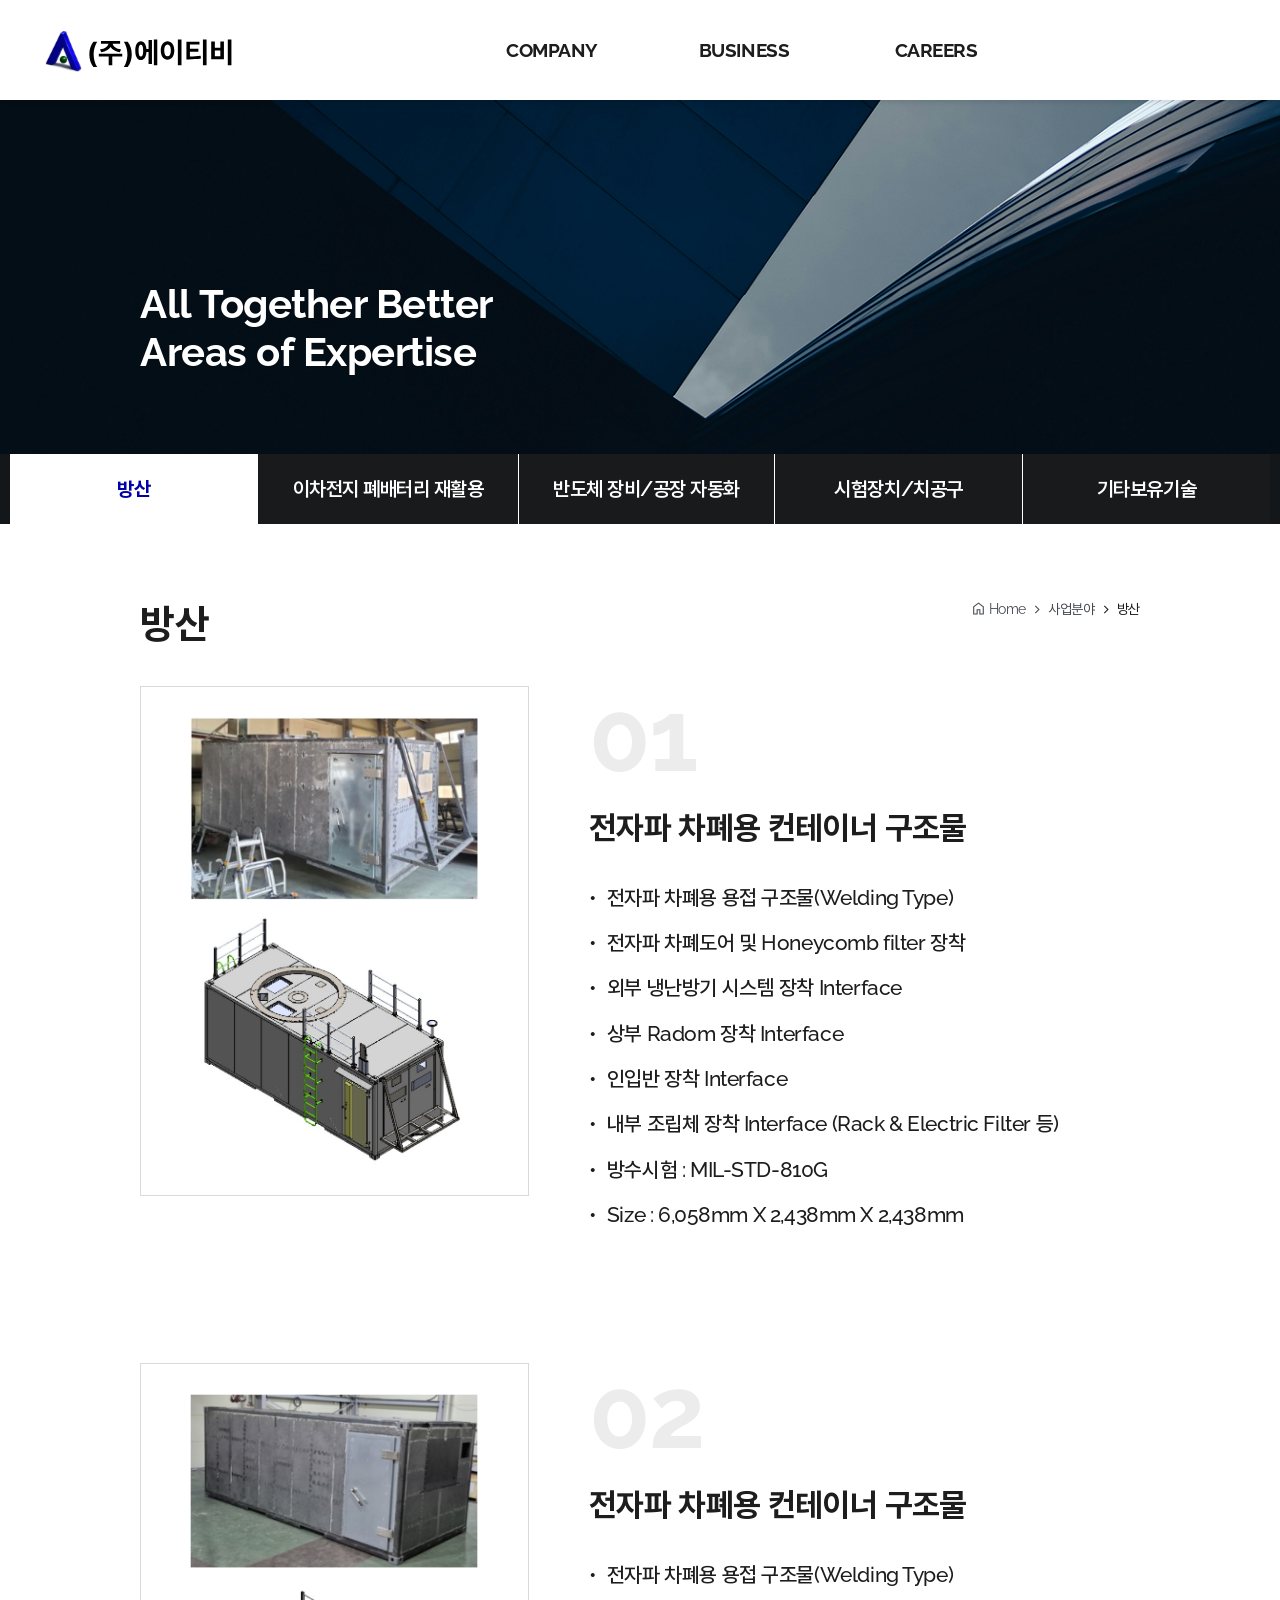
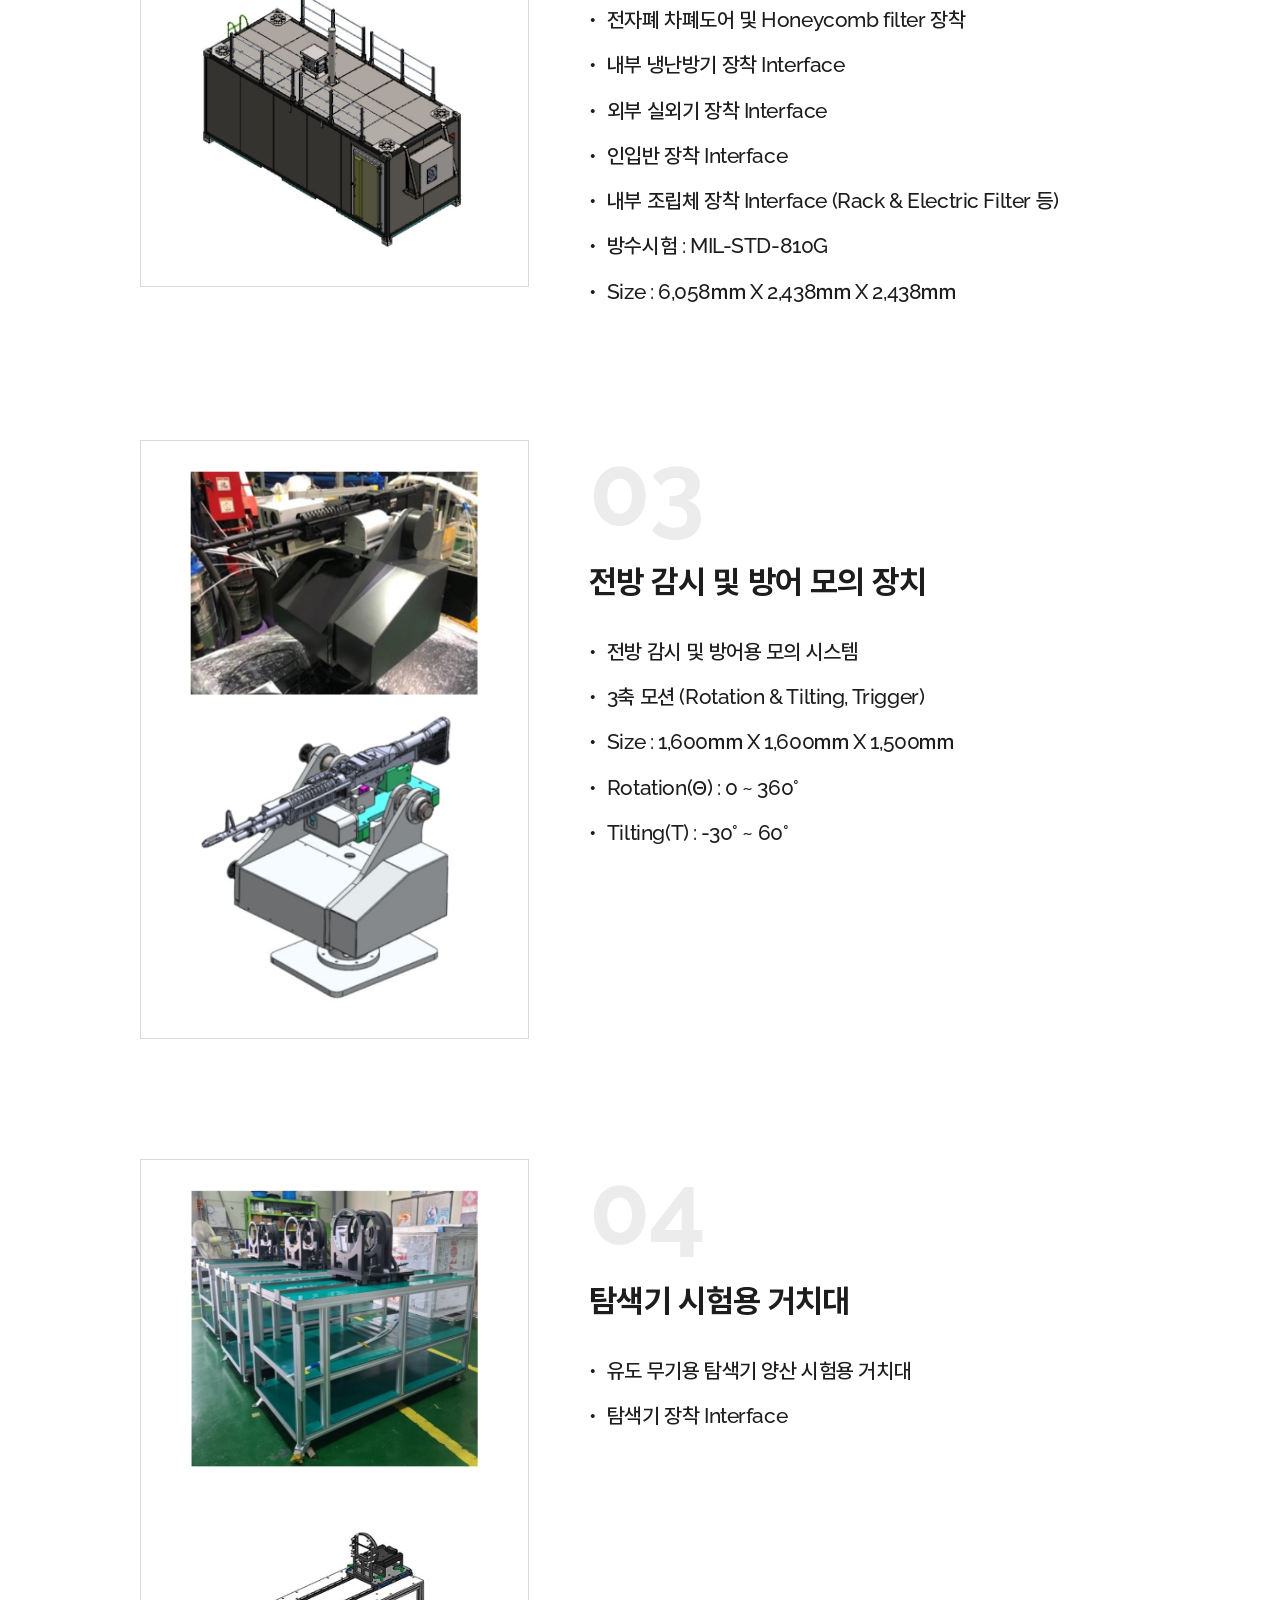
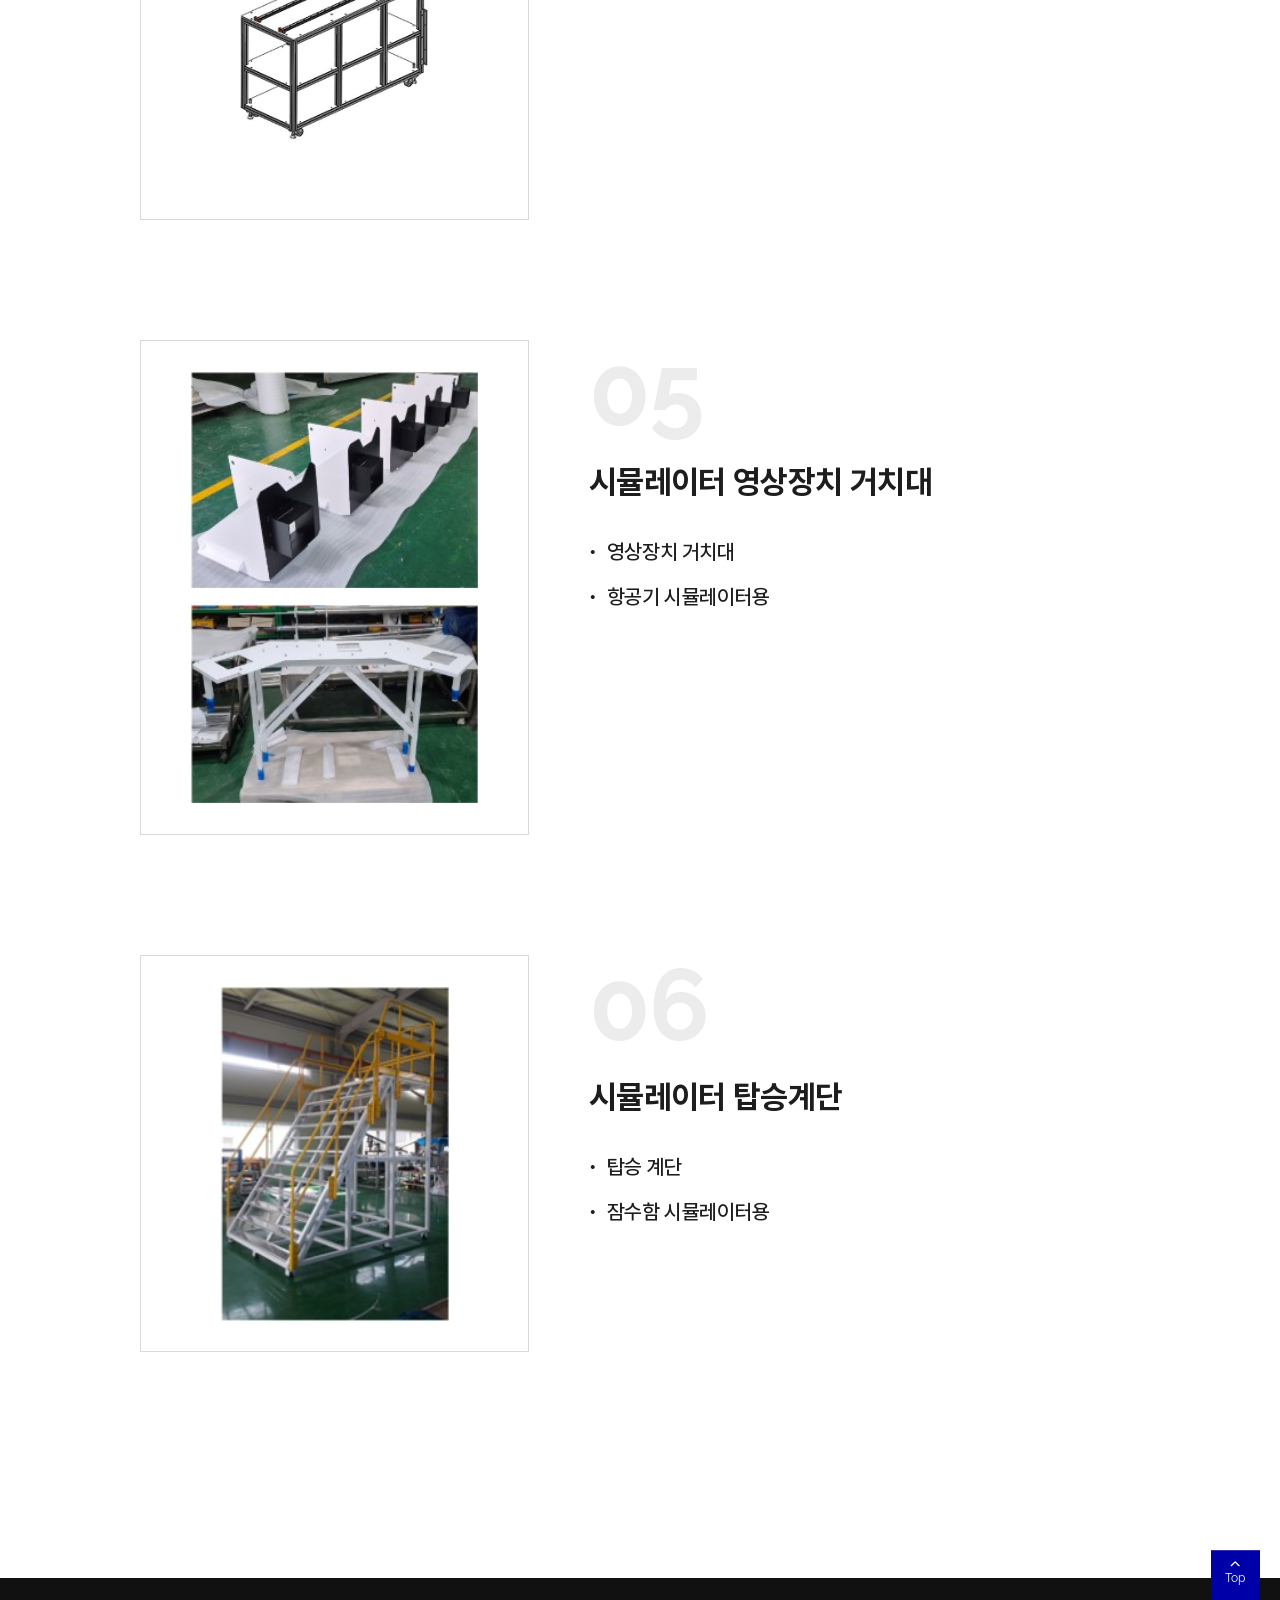
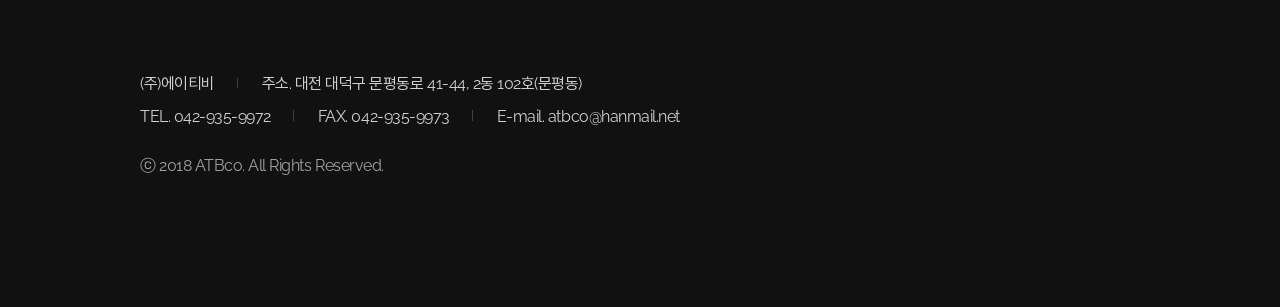
==== contents/biz01.html @ 9a8fc3db "인프라 삭제+사진 바꾸기+아이콘 넣기" ====
<!DOCTYPE html>
<html lang="ko">
<head>
    <meta charset="UTF-8">
    <meta name="viewport" content="width=device-width, initial-scale=1.0">

    <script src="../js/jquery-3.7.1.min.js"></script>
    <script src="../js/common.js"></script>
    <script src="../js/sub.js"></script>
    <script src="../js/contents.js"></script>
    <link rel="stylesheet" href="../css/sub.css">
    <link rel="shortcut icon" type="image/x-icon" href="../favicon.svg">
    <title>방산 > 사업분야 - 에이티비</title>
    <!-- 서브페이지의 타이틀에는 현재메뉴명 > 상위메뉴명 - 사이트명 -->
</head>
<body>
    <div class="skipnav">
        <a class="cnt" href="#skip_content">본문바로가기</a>
        <a class="menu" href="#skip_nav">주메뉴바로가기</a>
        <!-- 내부링크 href="#skip_nav" 라고 주면 id="skip_nav"로 되어있는 요소로 이동 (클릭했을때) -->
    </div>
    <div id="wrap">
        <header class="fixed">
            <h1 class="logo"><a href="../index.html">에이티비</a></h1>
            <nav class="gnb" id="skip_nav">
                <button class="gnb_open">메뉴열기</button>
                <div class="gnb_wrap">
                    <ul class="depth1">
                        <li>
                            <a href="info.html"><span>COMPANY</span></a>
                            <ul class="depth2">
                                <li><a href="info.html"><span>기업정보</span></a></li>
                                <li><a href="history.html"><span>회사연혁</span></a></li>
                                <li><a href="certif.html"><span>인증현황</span></a></li>
                                <li><a href="map.html"><span>오시는 길</span></a></li>
                            </ul>
                        </li>
                        <li>
                            <a href="biz01.html"><span>BUSINESS</span></a>
                            <ul class="depth2">
                                <li><a href="biz01.html"><span>방산</span></a></li>
                                <li><a href="biz02.html"><span>이차전지 폐배터리 재활용</span></a></li>
                                <li><a href="biz03.html"><span>반도체 장비/공장 자동화</span></a></li>
                                <li><a href="biz04.html"><span>시험장치/치공구</span></a></li>
                                <li><a href="biz05.html"><span>기타보유기술</span></a></li>
                            </ul>
                        </li>
                        <li>
                            <a href="careers.html"><span>CAREERS</span></a>
                            <ul class="depth2">
                                <li><a href="careers.html"><span>채용안내</span></a></li>
                                <li><a href="recruit.html"><span>채용공고</span></a></li>
                            </ul>
                        </li>
                    </ul>
                </div>
                <button class="gnb_close">메뉴닫기</button>
            </nav>
            <div class="global">
                <div class="list">
                    <p>etc</p>
                </div>
            </div><!--global-->
        </header>
        <main class="container">
            <div class="sub_visual bg3">
                <div class="sub_txt">
                    <div class="wrapper">
                        <strong>사업분야</strong>
                        <span>All Together Better<br>Areas of Expertise</span>
                    </div>
                </div><!--sub_txt-->
                <nav class="snb">
                            <ul class="depth2">
                                <li><a href="biz01.html"><span>방산</span></a></li>
                                <li><a href="biz02.html"><span>이차전지 폐배터리 재활용</span></a></li>
                                <li><a href="biz03.html"><span>반도체 장비/공장 자동화</span></a></li>
                                <li><a href="biz04.html"><span>시험장치/치공구</span></a></li>
                                <li><a href="biz05.html"><span>기타보유기술</span></a></li>
                            </ul>
                </nav>
            </div><!--sub_visual-->
            <div class="contents" id="skip_content"><!--skip 에서 본문 바로가기 클릭하면 이동-->
                <div class="page_tit">
                    <div class="wrapper">
                        <h1>방산</h1>
                        <nav class="breadcrumb">
                            <ol>
                                <li class="home"><a href="../index.html">Home</a></li>
                                <li><a href="info.html">사업분야</a></li>
                                <li class="curr"><a href="../index.html">방산</a></li>
                            </ol>
                        </nav>
                    </div><!--wrapper-->
                </div><!--sub_tit-->

                <!--각 페이지별 콘텐츠 시작, 절대 이름이 겹치면 안됨.  cnt_파일명 으로 함-->
                <div class="sub_contents cnt_biz01">
                    <div class="wrapper">
                        <!-- item -->
                        <div class="biz_item">
                            <div class="photo_wrap">
                                <ul>
                                    <li>
                                        <a href="../images/contents/defense011.jpg" target="_blank">
                                            <img src="../images/contents/defense011.jpg" alt="전자파 차폐 쉘터">
                                        </a>
                                    </li>
                                    <li>
                                        <a href="../images/contents/defense012.jpg" target="_blank">
                                            <img src="../images/contents/defense012.jpg" alt="전자파 차폐 쉘터">
                                        </a>
                                    </li>
                                </ul>
                            </div>
                            <div class="txt_wrap">
                                <span class="num">01</span>
                                <h2>전자파 차폐용 컨테이너 구조물</h2>
                                <ul>
                                    <li>전자파 차폐용 용접 구조물(Welding Type)</li>
                                    <li>전자파 차폐도어 및 Honeycomb filter 장착</li>
                                    <li>외부 냉난방기 시스템 장착 Interface</li>
                                    <li>상부 Radom 장착 Interface</li>
                                    <li>인입반 장착 Interface</li>
                                    <li>내부 조립체 장착 Interface (Rack & Electric Filter 등)</li>
                                    <li>방수시험 : MIL-STD-810G</li>
                                    <li>Size : 6,058mm X 2,438mm X 2,438mm</li>
                                </ul>
                            </div>
                        </div>
                        <div class="biz_item">
                            <div class="photo_wrap">
                                <ul>
                                    <li>
                                        <a href="../images/contents/defense021.jpg" target="_blank">
                                            <img src="../images/contents/defense021.jpg" alt="전자파 차폐 쉘터 이동통제소">
                                        </a>
                                    </li>
                                    <li>
                                        <a href="../images/contents/defense022.jpg" target="_blank">
                                            <img src="../images/contents/defense022.jpg" alt="전자파 차폐 쉘터 이동통제소">
                                        </a>
                                    </li>
                                </ul>
                            </div>

                            <div class="txt_wrap">
                                <span class="num">02</span>

                                <h2>전자파 차폐용 컨테이너 구조물</h2>

                                <ul>
                                    <li>전자파 차폐용 용접 구조물(Welding Type)</li>
                                    <li>전자폐 차폐도어 및 Honeycomb filter 장착</li>
                                    <li>내부 냉난방기 장착 Interface</li>
                                    <li>외부 실외기 장착 Interface</li>
                                    <li>인입반 장착 Interface</li>
                                    <li>내부 조립체 장착 Interface (Rack & Electric Filter 등)</li>
                                    <li>방수시험 : MIL-STD-810G</li>
                                    <li>Size : 6,058㎜ X 2,438㎜ X 2,438㎜</li>
                                </ul>

                            </div>

                        </div><!--biz_item-->
                        <div class="biz_item">
                            <div class="photo_wrap">
                                <ul>
                                    <li>
                                        <a href="../images/contents/defense031.jpg" target="_blank">
                                            <img src="../images/contents/defense031.jpg" alt="전방 감시 및 방어 모의 장치">
                                        </a>
                                    </li>

                                    <li>
                                        <a href="../images/contents/defense032.jpg" target="_blank">
                                            <img src="../images/contents/defense032.jpg" alt="전방 감시 및 방어 모의 장치">
                                        </a>
                                    </li>
                                </ul>
                            </div>

                            <div class="txt_wrap">
                                <span class="num">03</span>
                                <h2>전방 감시 및 방어 모의 장치</h2>
                                <ul>
                                    <li>전방 감시 및 방어용 모의 시스템</li>
                                    <li>3축 모션 (Rotation &amp; Tilting, Trigger)</li>
                                    <li>Size : 1,600㎜ X 1,600㎜ X 1,500㎜</li>
                                    <li>Rotation(Θ) : 0 ~ 360°</li>
                                    <li>Tilting(T) : -30° ~ 60°</li>
                                </ul>
                            </div>
                        </div>
                        <div class="biz_item">
                            <div class="photo_wrap">
                                <ul>
                                    <li>
                                        <a href="../images/contents/defense041.jpg" target="_blank">
                                            <img src="../images/contents/defense041.jpg" alt="탐색기 시험용 거치대">
                                        </a>
                                    </li>
                                    <li>
                                        <a href="../images/contents/defense042.jpg" target="_blank">
                                            <img src="../images/contents/defense042.jpg" alt="탐색기 시험용 거치대">
                                        </a>
                                    </li>
                                </ul>
                            </div>
                            <div class="txt_wrap">
                                <span class="num">04</span>
                                <h2>탐색기 시험용 거치대</h2>
                                <ul>
                                    <li>유도 무기용 탐색기 양산 시험용 거치대</li>
                                    <li>탐색기 장착 Interface</li>
                                </ul>
                            </div>
                        </div>
                        <div class="biz_item">
                            <div class="photo_wrap">
                                <ul>
                                    <li>
                                        <a href="../images/contents/defense061.jpg" target="_blank">
                                            <img src="../images/contents/defense061.jpg" alt="시뮬레이터 영상장치 거치대">
                                        </a>
                                    </li>
                                    <li>
                                        <a href="../images/contents/defense062.jpg" target="_blank">
                                            <img src="../images/contents/defense062.jpg" alt="시뮬레이터 영상장치 거치대">
                                        </a>
                                    </li>
                                </ul>
                            </div>
                            <div class="txt_wrap">
                                <span class="num">05</span>
                                <h2>시뮬레이터 영상장치 거치대</h2>
                                <ul>
                                    <li>영상장치 거치대</li>
                                    <li>항공기 시뮬레이터용</li>
                                </ul>
                            </div>
                        </div>
                        <div class="biz_item">
                            <div class="photo_wrap">
                                <ul>
                                    <li>
                                        <a href="../images/contents/defense051.jpg" target="_blank">
                                            <img src="../images/contents/defense051.jpg" alt="시뮬레이터 탑승계단">
                                        </a>
                                    </li>
                                </ul>
                            </div>
                            <div class="txt_wrap">
                                <span class="num">06</span>
                                <h2>시뮬레이터 탑승계단</h2>
                                <ul>
                                    <li>탑승 계단</li>
                                    <li>잠수함 시뮬레이터용</li>
                                </ul>
                            </div>
                        </div>
                    </div>
                </div>
                <!--각 페이지별 콘텐츠 종료-->
            </div>
        </main>
        <footer>
            <aside class="top"><button><span>Top</span></button></aside>
            <div class="wrapper">
                <div class="inner">
                    <div class="f_nav">
                        <div class="text">
                            <ul>
                                <li><p>(주)에이티비</p></li>
                                <li><p>주소. 대전 대덕구 문평동로 41-44, 2동 102호(문평동)</p></li>
                            </ul>
                        </div>
                        
                        <div class="number">
                            <ul>
                                <li><p>TEL. 042-935-9972</p></li>
                                <li><p>FAX. 042-935-9973</p></li>
                                <li><p>E-mail. atbco@hanmail.net</p></li>
                            </ul>
                        </div>
                    </div><!--f_nav-->
                    <div class="copyright">ⓒ 2018 ATBco. All Rights Reserved.</div>
                </div><!--inner-->
            </div><!--wrapper-->
        </footer>
    </div>
</body>
</html>
---- css/sub.css ----
/*
 * sub.css
 * 서브 레이아웃 (공통사항, tab, sub_visual) 스타일
 * 다른 css import 
 */
 @import url(default.css);
 @import url(font.css);
 @import url(common.css);
 @import url(layout.css); 
 @import url(contents.css);


 /* 상단 메뉴가 미리 선택되어있는 스타일 */

header .gnb .gnb_wrap ul.depth1 > li.active > a {
    position: relative; /*after 정렬의 기준*/
}
header.menu_pc .gnb .gnb_wrap ul.depth1 > li.active > a {
    color: #0000A9;
}
header.fixed .gnb .gnb_wrap ul.depth1 > li.active > a {
    color: #0000A9;  
}
header .gnb .gnb_wrap ul.depth1 > li.active > a::after {
    content: "";
    position: absolute;/*a를 기준으로 정렬*/
    right: 0;
    bottom: -2px;
    height: 5px;
    width: 100%;
    background-color: #0000A9;
    z-index: 10;
}
header .gnb .gnb_wrap ul.depth1 > li.active > ul.depth2 > li.active > a {
    font-weight: 700;
    text-decoration: underline;
    color: #0000A9;
}
header .gnb .gnb_wrap ul.depth1 > li.active.over > ul.depth2 > li.active > a {
    color: #fff;
}

@media screen and (max-width:1000px){ 
    header .gnb .gnb_wrap ul.depth1 > li.active > a::after {
        height: 0;
        width: 0;
    }
    header .gnb .gnb_wrap ul.depth1 > li.active > a {
        background-color: #0000A9;
        color: #fff;
        font-weight: 700;
    }
    header.menu_mo.fixed .gnb .gnb_wrap ul.depth1 > li.active > a {
        background-color: #0000A9;
        color: #fff;
        font-weight: 700;
    }
    
} /* @media */

 
.sub_visual {
    position: relative; /* snb의 정렬의 기준*/
    height: 32.7647em; /*676px*/
    background: url(../images/sub/sub_visual_bg01.jpg) no-repeat center center / cover;
    color: #fff;
}
.sub_visual.bg1 {
    background-image: url(../images/sub/sub_visual_bg01.jpg);
}
.sub_visual.bg2 {
    background-image: url(../images/sub/sub_visual_bg02.jpg);
}
.sub_visual.bg3 {
    background-image: url(../images/sub/sub_visual_bg03.jpg);
}
.sub_visual.bg4 {
    background-image: url(../images/sub/sub_visual_bg04.jpg);
}
.sub_visual.bg5 {
    background-image: url(../images/sub/sub_visual_bg05.jpg);
}
.sub_visual.bg6 {
    background-image: url(../images/sub/sub_visual_bg06.jpg);
}
.sub_visual.bg7 {
    background-image: url(../images/sub/sub_visual_bg07.jpg);
}
.sub_visual .sub_txt strong {
    display: none;
}
.sub_visual .sub_txt span {
    display: block;
    font-size: 2.6471rem; /*45px*/
    font-weight: 700;
    line-height: 1.2;
    padding: 7em 0 0 0; /*348px- 45px 기준으로 환산*/
}
.sub_visual .snb {
    position: absolute; /*sub_visual을 기준으로 정렬*/
    left: 0;   /* 하위메뉴 bar를 전체 브라우저 너비에 꽉 차지 않게 디자인 했다면 - 0 대신에 calc(50% - 630px)을 준다.  630px은 1260px의 반*/
    bottom: 0;
    width: 100%;
    background-color: rgba(29,29,29,0.6);
    overflow-x: auto; /* 가로스크롤 허용 */
}
.sub_visual .snb ul {
    display: flex;
    margin: 0 auto;
    max-width: 1260px; 
    width: 100%;
}
.sub_visual .snb ul li {
    width: 50%;
    border-left: 1px solid #fff;
}
.sub_visual .snb ul li a {
    background-color: rgba(29,29,29,0.6);
    white-space: nowrap; /*한 줄 제한*/
    padding: 0 1.7143em;
}
.sub_visual .snb ul li:first-child {
    border-left: 0;
}

/******--------여기 확인하기-------------꼭!!!!!!*********/
.sub_visual .snb ul li a {
    display: block;
    font-weight: 600;
    font-size: 1.25em;
    color: #fff;
    text-align: center;
    line-height: 3.5294em; /*76px*/
    white-space: nowrap; /*무조건 한줄로 나오게 -줄바꿈 금지*/
    z-index: 100;
}
.sub_visual .snb ul li.active a, .sub_visual .snb ul li a:hover {
    font-weight: 700;
    color: #0000A9;
    background-color: #fff;
}
/******--------여기 확인하기-------------꼭!!!!!!*********/


@media screen and (max-width:1300px){ /*16px*/
    .sub_visual .sub_txt span {
        font-size: 2.5rem; /*40px*/
        padding: 7em 0 0 0; /*360px- 40px 기준으로 환산*/
    }
} /* @media */

@media screen and (max-width:1000px){ /*15px*/
    .sub_visual {
        height: 30.6667em; /*460px*/
    }
    .sub_visual .sub_txt span {
        font-size: 2.3333rem; /*35px*/
        padding: 7.4286em 0 0 0 ; /*348px- 35px 기준으로 환산*/
    }
    .sub_visual .snb {
        left: 0;   /* 하위메뉴 bar를 전체 브라우저 너비에 꽉 차지 않게 디자인 했다면 - 0 대신에 calc(50% - 630px)을 준다.  630px은 1260px의 반*/
        bottom: 0;
    }
    .sub_visual .snb ul li a {
        line-height: 3.5294em; /*76px*/
    }
} /* @media */

@media screen and (max-width:760px){ /*14px*/
    .sub_visual {
        height: 23.5294em; /*400px*/
    }
    .sub_visual .sub_txt span {
        font-size: 2rem; /*28px*/
        padding: 6.7857em 0 0 0 ; /* 190px- 28px 기준으로 환산*/
    }
} /* @media */

@media screen and (max-width:640px){  /*13px*/
    .sub_visual {
        height: 25.3846em; /*330px*/
    }
    .sub_visual .sub_txt span {
        font-size: 1.9231rem; /*25px*/
        padding: 7.2em 0 0 0 ; /*180px- 25px 기준으로 환산*/
    }
    .sub_visual .snb {
        overflow-x: auto;
        /* ul의 넓이가 snb보다 크면 - 메뉴가 한줄에 표시가 안될 것 같으면 가로 스크롤바 생성 */
    }
    
} /* @media */

.contents {
    margin: 4.7647em 0 14.1176em 0; /*200px 0 240px 0*/
}

.contents.simp {
    margin: 9.7647em 0 14.1176em 0; /*200px 0 240px 0*/
}
.page_tit {
    margin: 0 0 2.3529em 0; /*00 40px 0*/
}
.page_tit .wrapper{ 
    position: relative; /* breadcrumb의 정렬의 기준 */
}
.page_tit h1 {
    font-size: 2.6471rem; /*45px*/
    font-weight: 700;
    line-height: 1.2;
    margin-bottom: 0.7111em;
}
.page_tit nav.breadcrumb {
    position: absolute; /* wrapper를 기준으로 정렬 */
    right: 0;
    top: 0;
}
.page_tit nav.breadcrumb ol {
    display: flex;
    gap: 1.4118em;
}
.page_tit nav.breadcrumb ol li a {
    display: block;
    position: relative; /* before, after 정렬의 기준 */
    font-size: 0.8824em; /* 15px */
    color: #454A51;
}
.page_tit nav.breadcrumb ol li + li a::before { /* 앞에 li 태그가 있는 li만 선택, 즉 두번째 li부터 */
    content: "";
    position: absolute;
    left: -1.3333em;
    top: 0.0667em;
    width: 1.2em; /*18px*/
    height: 1.2em;
    background-image: url("data:image/svg+xml,%3Csvg width='18' height='18' viewBox='0 0 18 18' fill='none' xmlns='http://www.w3.org/2000/svg'%3E%3Cpath d='M9.70977 9.00008L6.25977 5.55008L7.05008 4.75977L11.2904 9.00008L7.05008 13.2404L6.25977 12.4501L9.70977 9.00008Z' fill='%23454A51'/%3E%3C/svg%3E%0A");
    background-position: center center;
    background-repeat: no-repeat;
    background-size: contain;
}
.page_tit nav.breadcrumb ol li.home a::after { /*집모양 아이콘*/
    content: "";
    position: absolute; /*a를 기준으로 정렬*/
    left: -1.3em; /*17px*/
    top: 0; 
    width: 1.2em;
    height: 1.2em;
    background-image: url("data:image/svg+xml,%3Csvg width='18' height='18' viewBox='0 0 18 18' fill='none' xmlns='http://www.w3.org/2000/svg'%3E%3Cpath d='M4.5 14.2508H7.00969V9.79408H10.9903V14.2508H13.5V7.50077L9 4.11133L4.5 7.50077V14.2508ZM3.375 15.3758V6.93827L9 2.70508L14.625 6.93827V15.3758H9.86531V10.9191H8.13469V15.3758H3.375Z' fill='%23454A51'/%3E%3C/svg%3E%0A");
    background-position: center center;
    background-repeat: no-repeat;
    background-size: contain;
}
.page_tit nav.breadcrumb ol li.curr a {
    color: #1d1d1d;
}
.page_tit nav.breadcrumb ol li.curr a::before {
    background-image: url("data:image/svg+xml,%3Csvg width='18' height='18' viewBox='0 0 18 18' fill='none' xmlns='http://www.w3.org/2000/svg'%3E%3Cpath d='M9.70977 9.00008L6.25977 5.55008L7.05008 4.75977L11.2904 9.00008L7.05008 13.2404L6.25977 12.4501L9.70977 9.00008Z' fill='%231d1d1d'/%3E%3C/svg%3E%0A");
}


@media screen and (max-width:1300px){ /*16px*/
    .page_tit h1 {
        font-size: 2.5rem; /*40px*/
        margin-bottom: 0.7111em;
    }
} /* @media */

@media screen and (max-width:1000px){ /*15px*/
    .page_tit h1 {
        font-size: 2.3333rem; /*35px*/
        margin-bottom: 0.7111em;
    }
} /* @media */

@media screen and (max-width:760px){ /*14px*/
    .page_tit h1 {
        font-size: 2rem; /*28px*/
        margin-bottom: 0.7111em;
    }
} /* @media */

@media screen and (max-width:640px){  /*13px*/
    .contents {
        margin: 7.6923em 0 9.2308em 0; /*100px 0 120px 0*/
    }
    .page_tit {
        margin: 0 0 1.4118em 0; /*0 0 24px 0*/
    }
    .page_tit h1 {
        font-size: 1.9231rem;  /*25px*/
        margin-bottom: 0.7111em;
    }
    .page_tit nav.breadcrumb ol {
        display: flex;
        gap: 1.4118em;
    }
    .page_tit nav.breadcrumb ol li a {
        font-size: 0.7692em; /*10px*/
    }
    .page_tit nav.breadcrumb ol li + li a::before { 
        left: -1.3333em;
        top: 0;
        width: 1.2em; /*12px*/
        height: 1.2em;
    }
    .page_tit nav.breadcrumb ol li.home a {
        color: transparent;
        white-space: nowrap;
    }
    .page_tit nav.breadcrumb ol li.home a::after { 
        left: 1.7em; /*?px*/
        top: 0; 
        width: 1.2em; /*12px*/
        height: 1.2em;
    }
} /* @media */
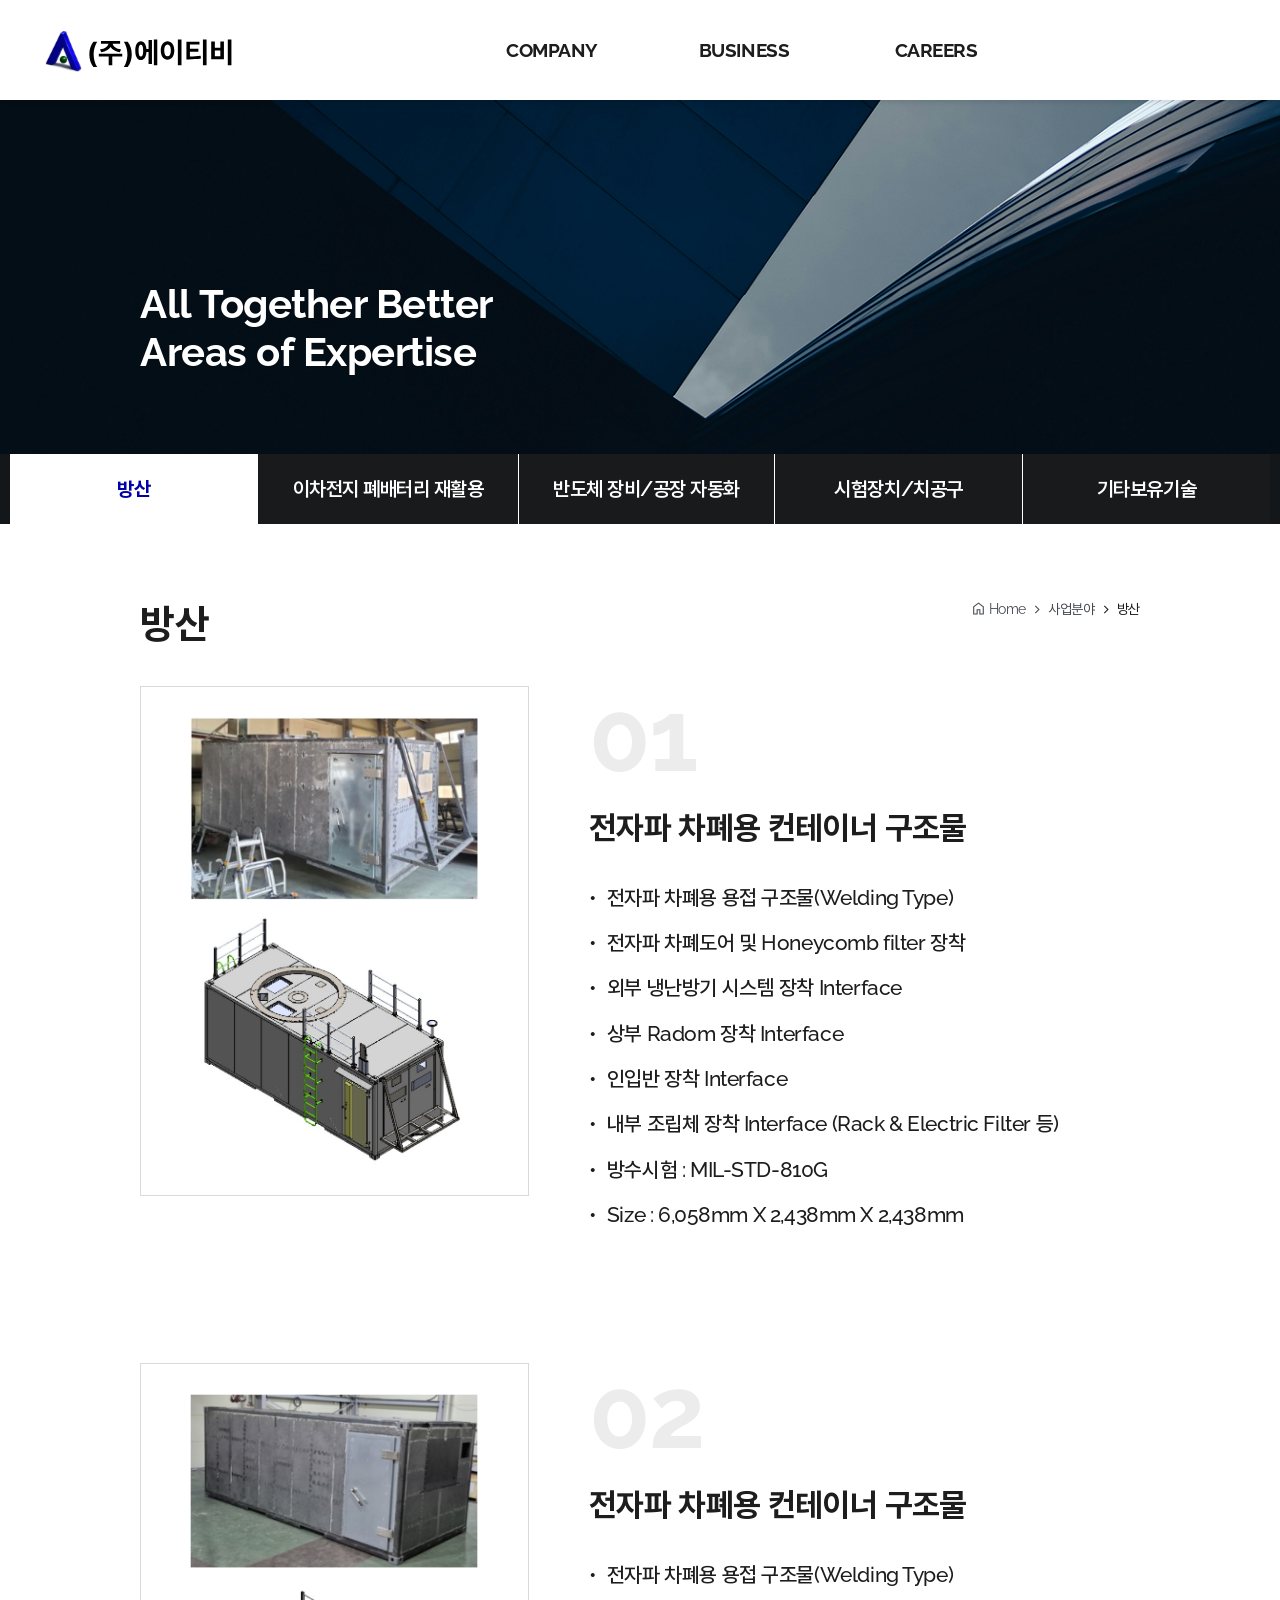
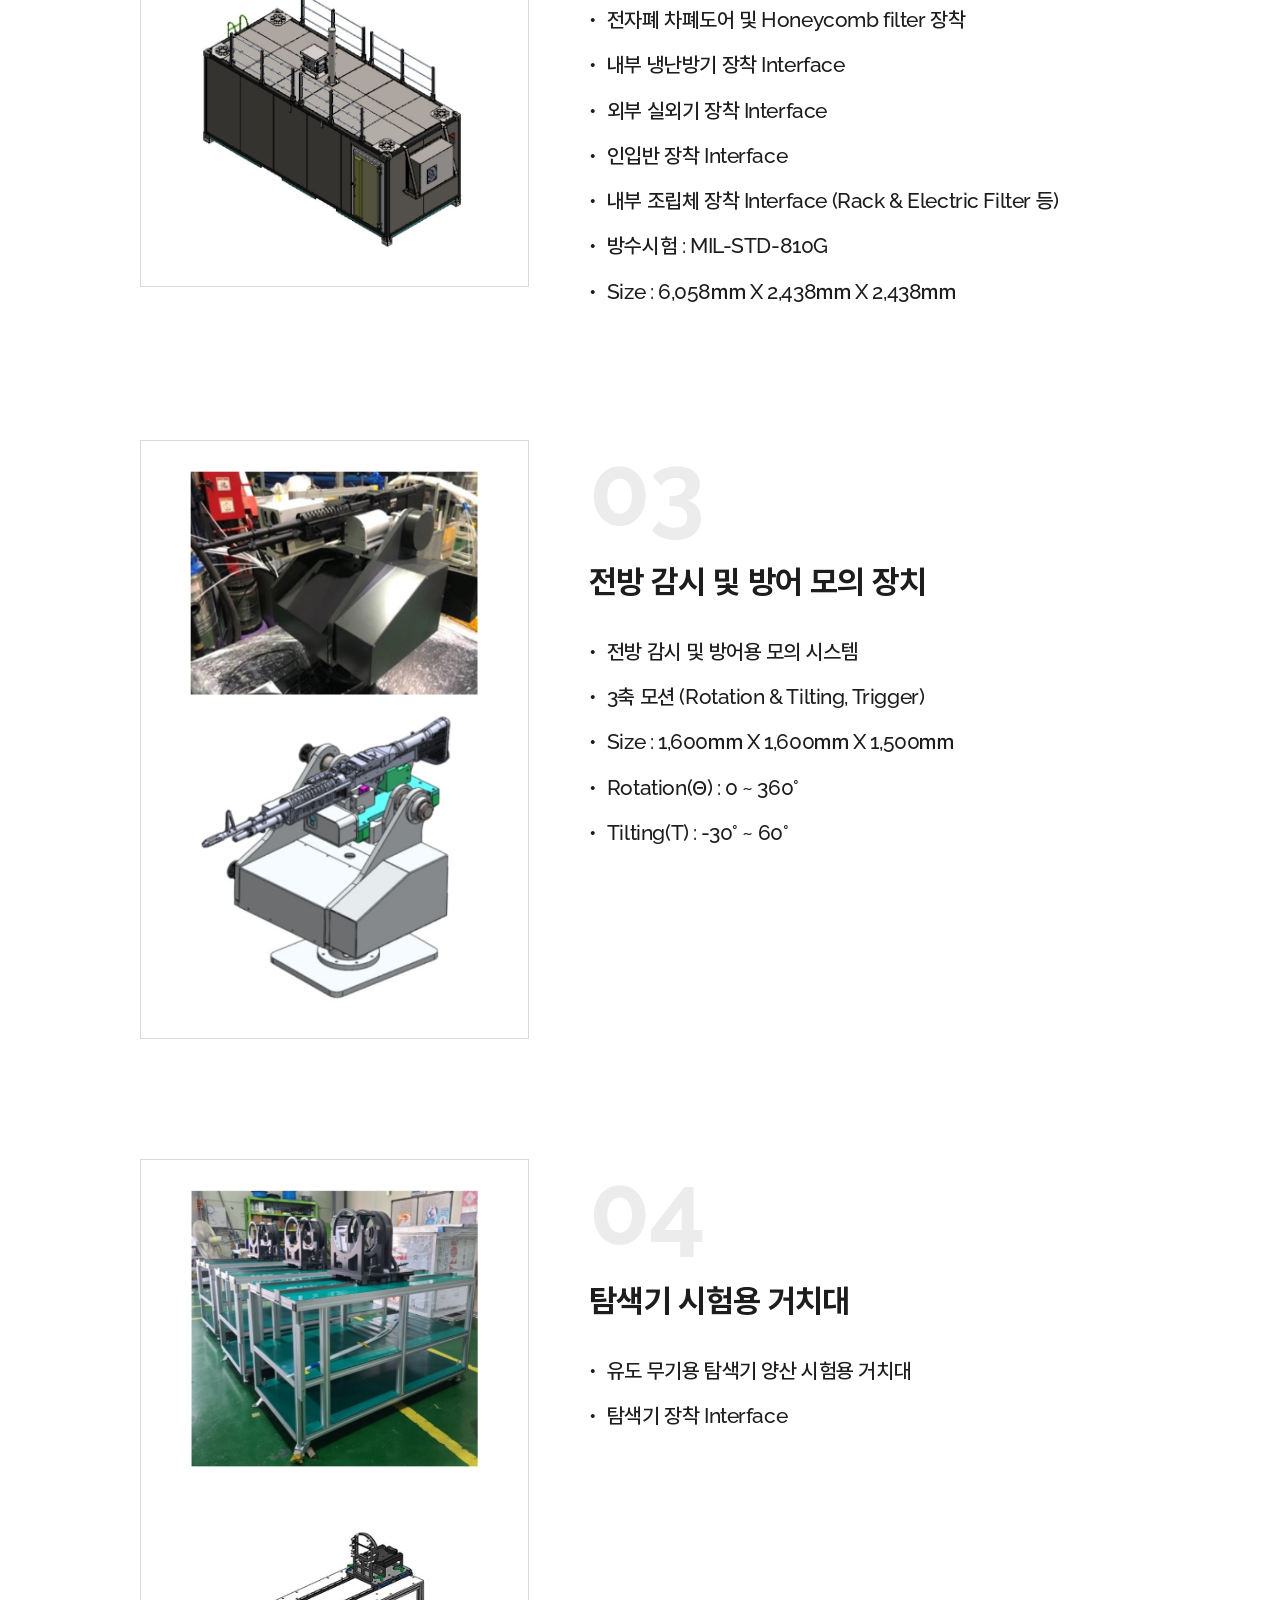
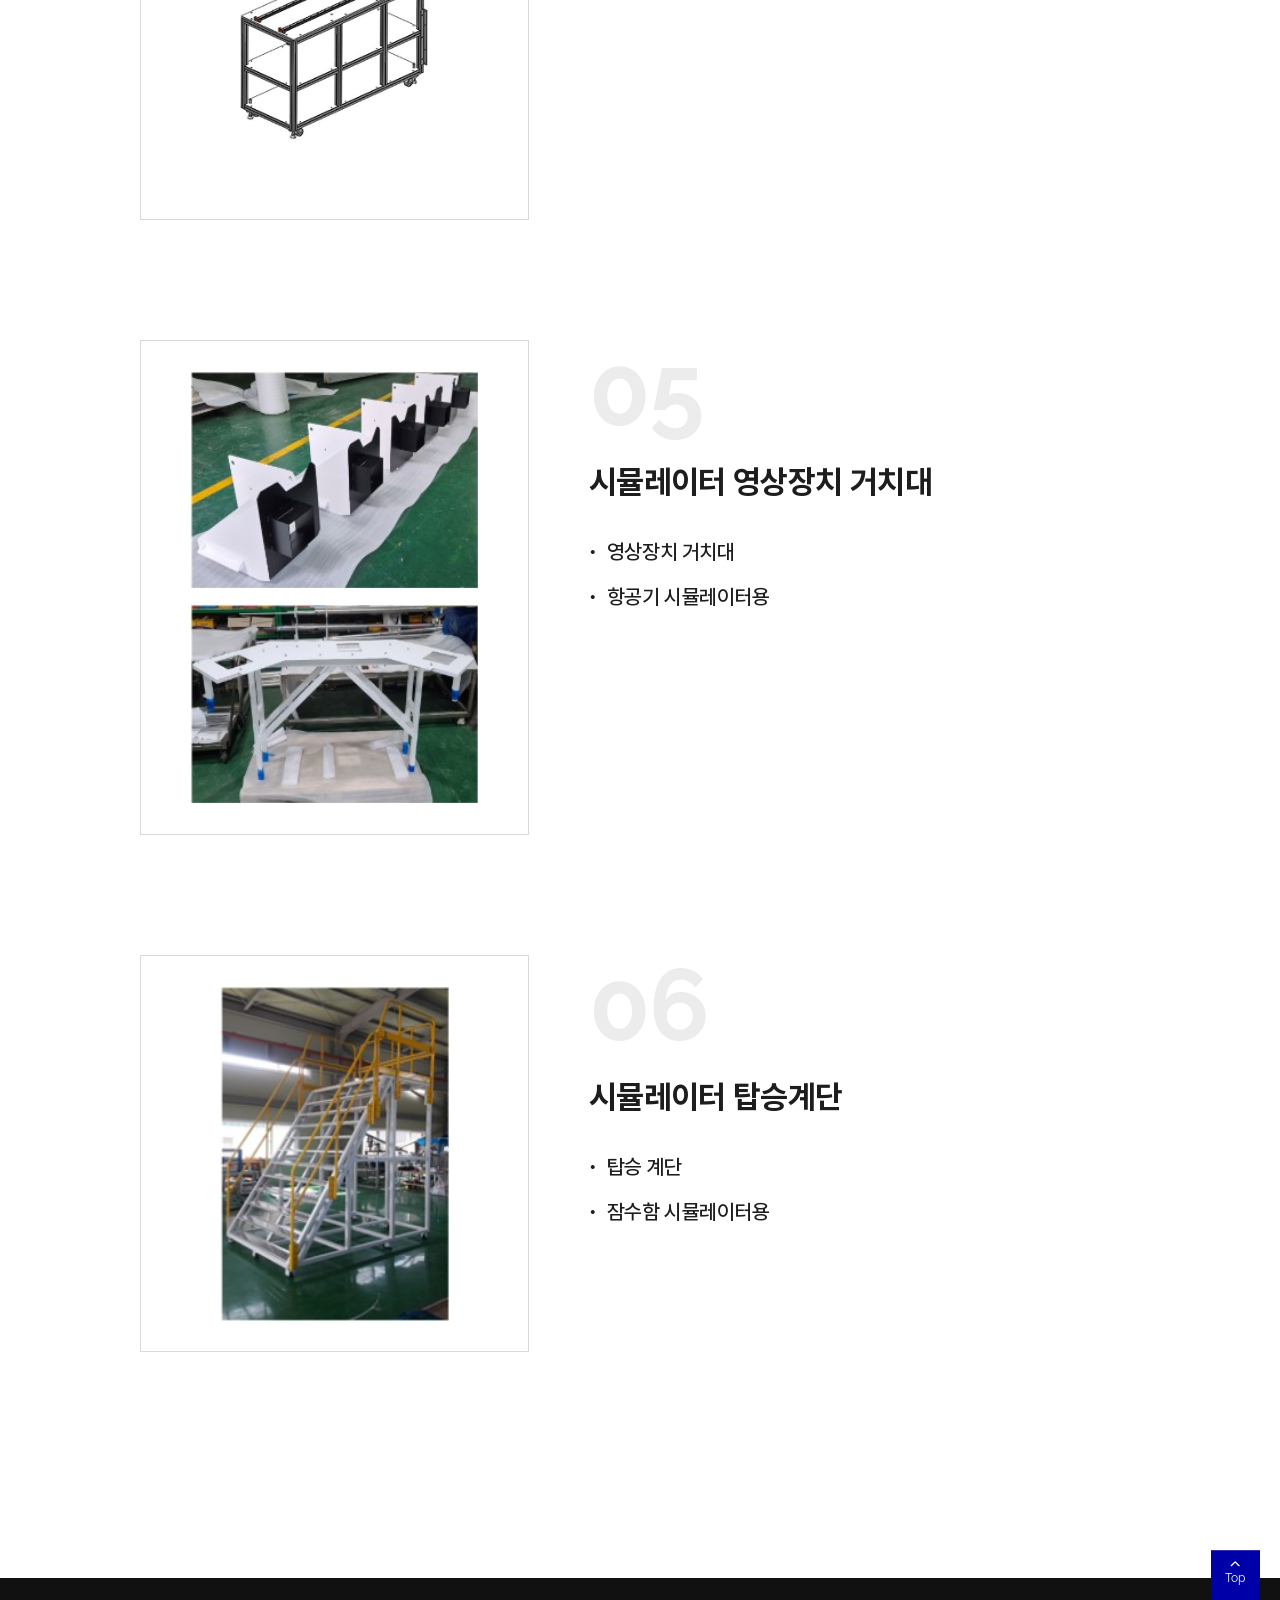
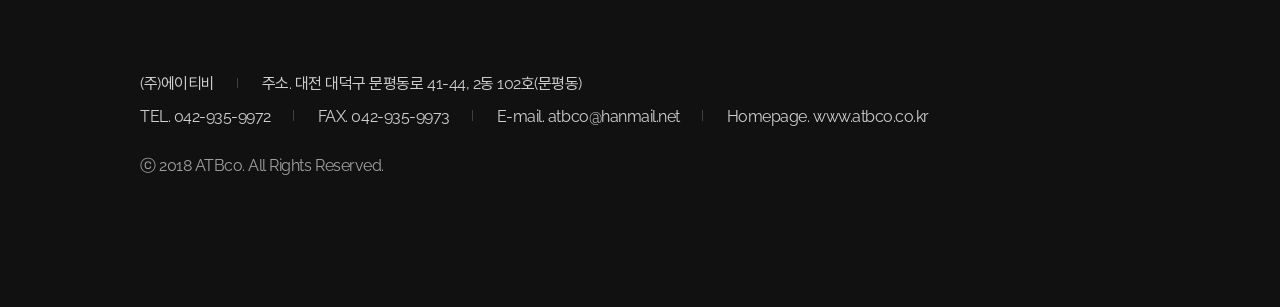
==== commit 8061616c: "푸터 폼헤이지 넣기 등 수정" ====
--- a/contents/biz01.html
+++ b/contents/biz01.html
@@ -31,7 +31,7 @@
                             <ul class="depth2">
                                 <li><a href="info.html"><span>기업정보</span></a></li>
                                 <li><a href="history.html"><span>회사연혁</span></a></li>
-                                <li><a href="certif.html"><span>인증현황</span></a></li>
+                                <li><a href="certif.html"><span>사업장현황</span></a></li>
                                 <li><a href="map.html"><span>오시는 길</span></a></li>
                             </ul>
                         </li>
@@ -281,6 +281,7 @@
                                 <li><p>TEL. 042-935-9972</p></li>
                                 <li><p>FAX. 042-935-9973</p></li>
                                 <li><p>E-mail. atbco@hanmail.net</p></li>
+                                <li><p>Homepage. www.atbco.co.kr</p></li>
                             </ul>
                         </div>
                     </div><!--f_nav-->
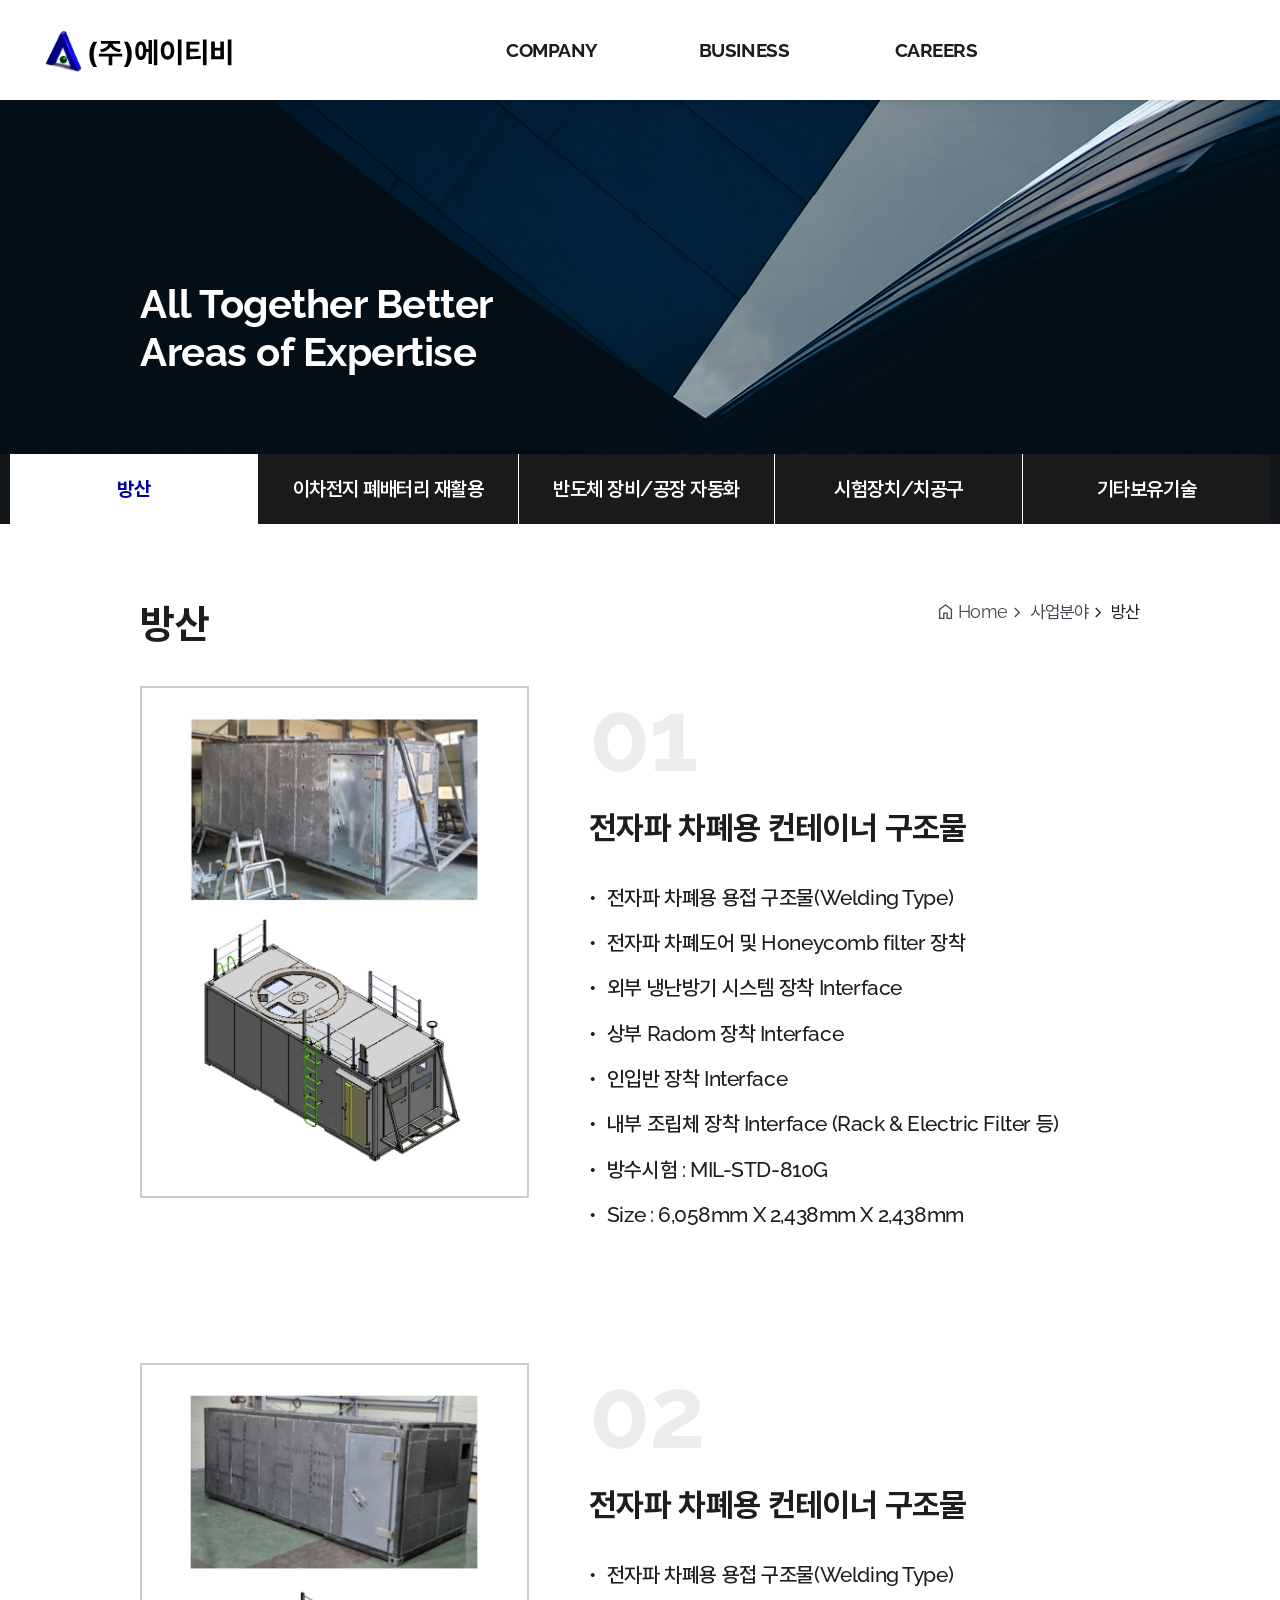
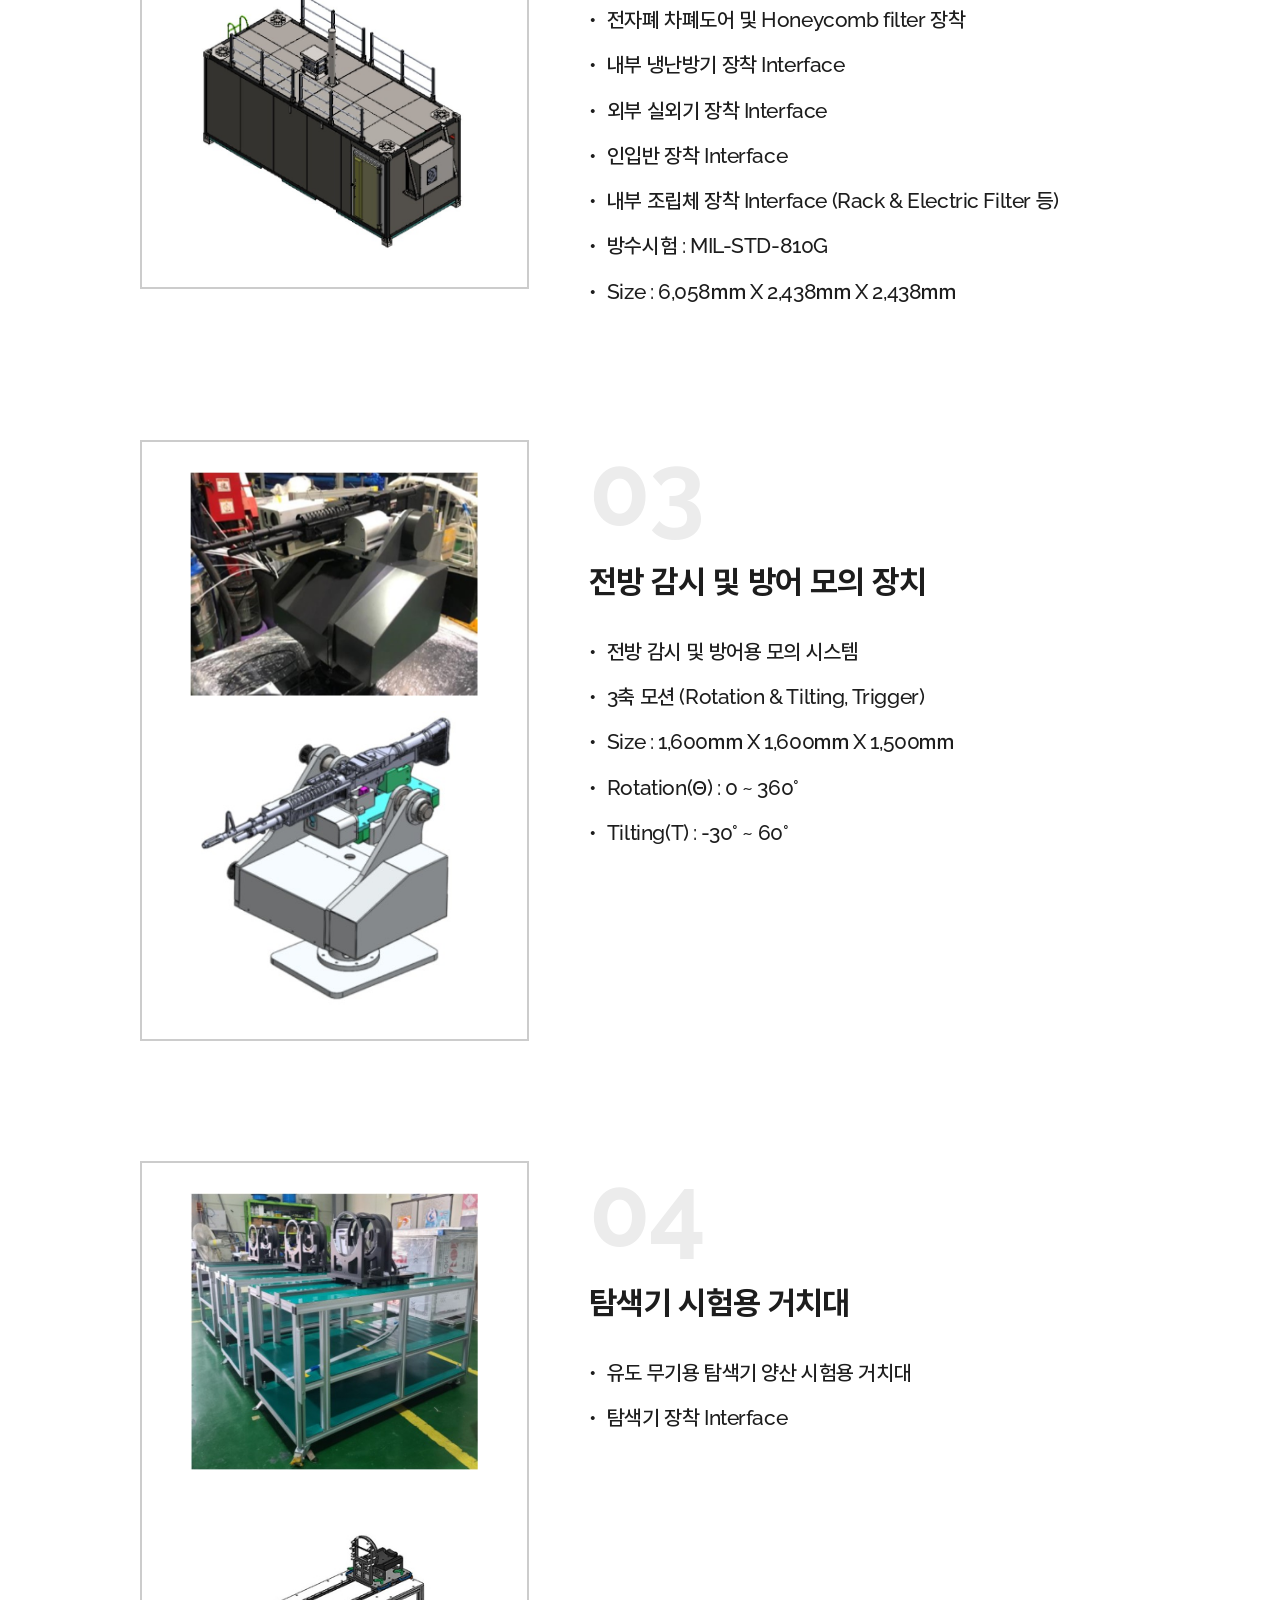
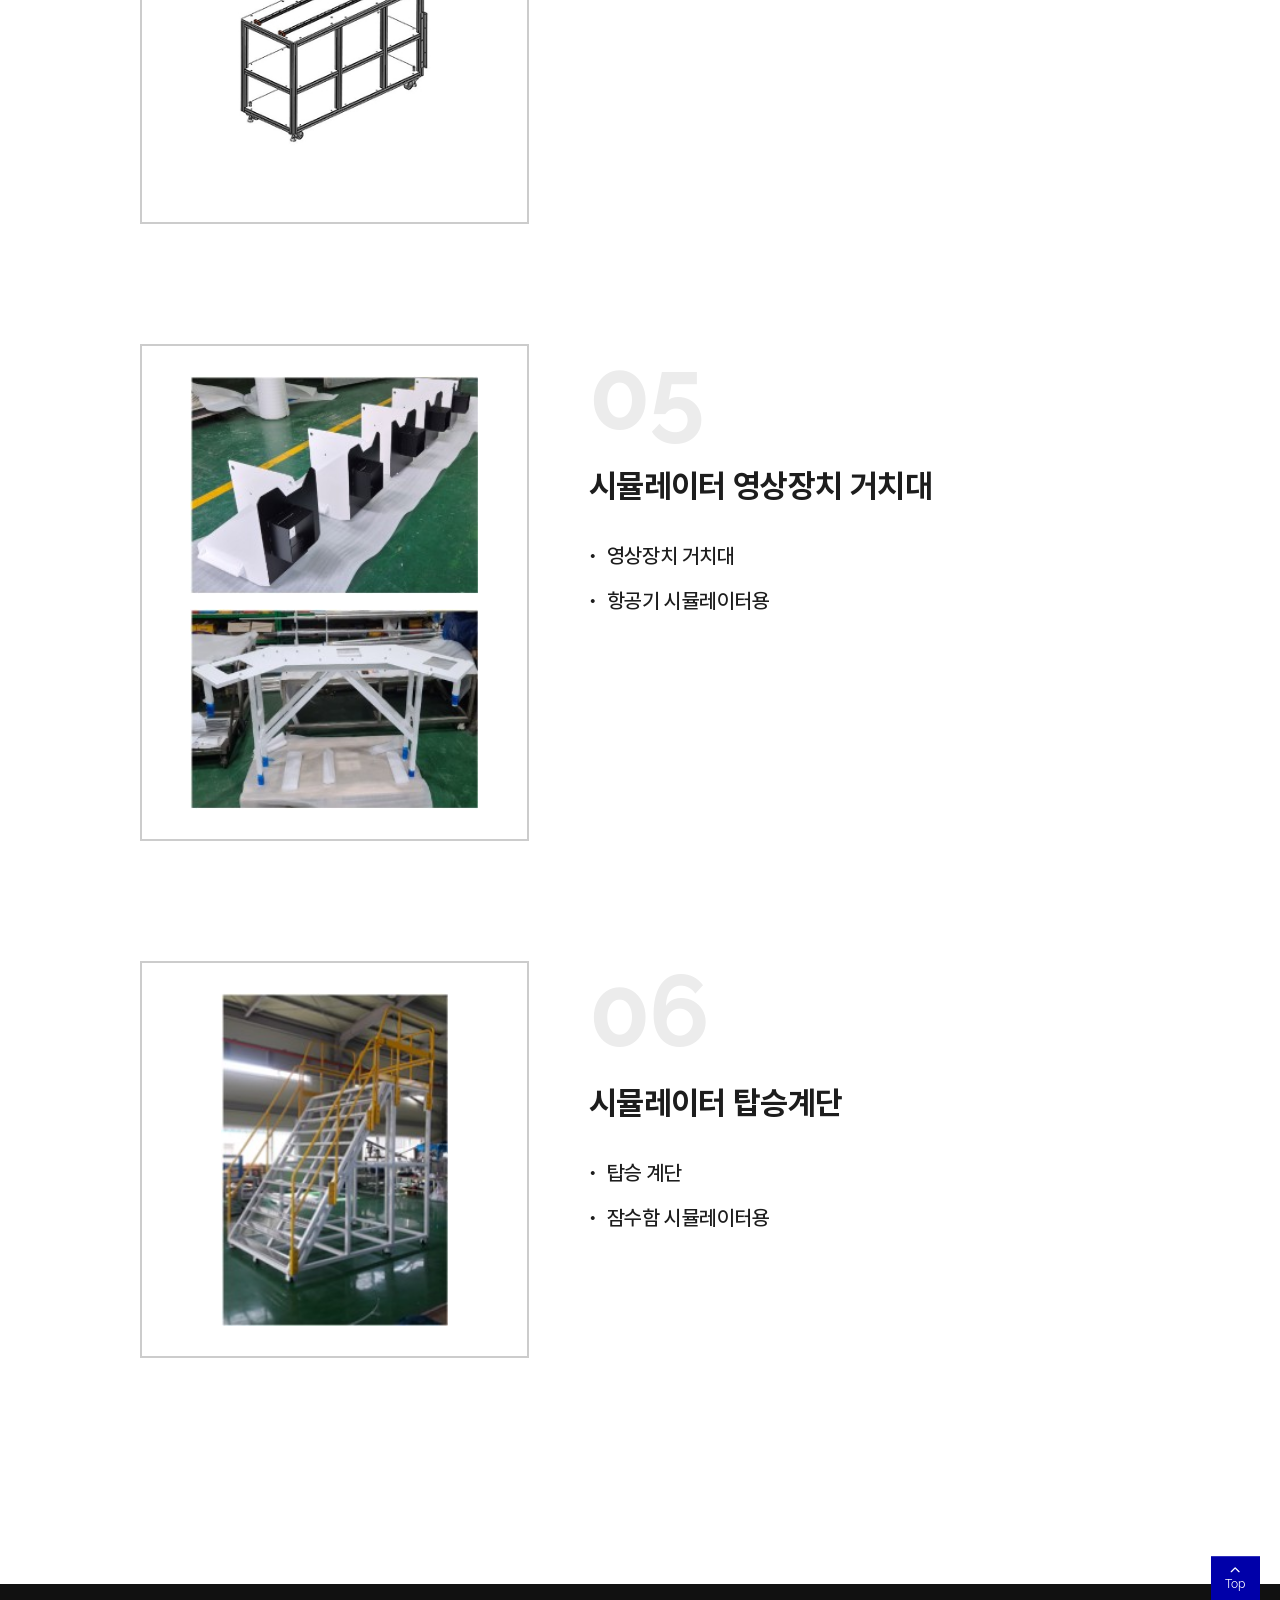
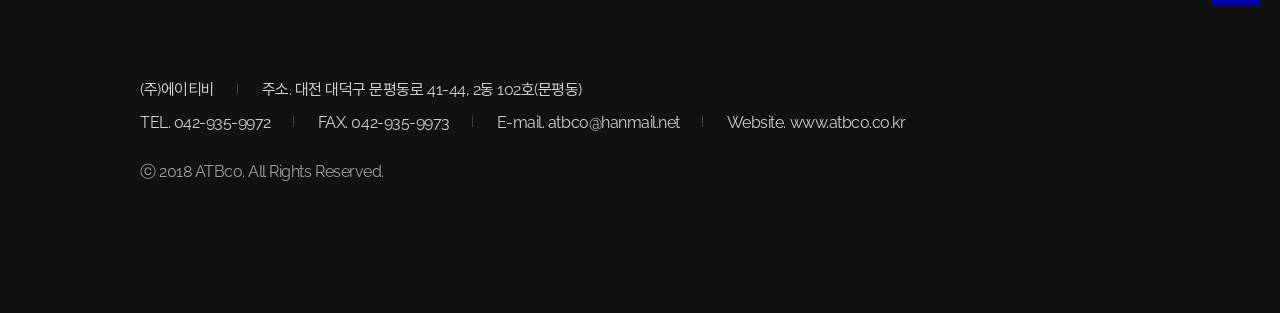
==== commit f630bd9a: "마무리 끗" ====
--- a/contents/biz01.html
+++ b/contents/biz01.html
@@ -281,7 +281,7 @@
                                 <li><p>TEL. 042-935-9972</p></li>
                                 <li><p>FAX. 042-935-9973</p></li>
                                 <li><p>E-mail. atbco@hanmail.net</p></li>
-                                <li><p>Homepage. www.atbco.co.kr</p></li>
+                                <li><p>Website. www.atbco.co.kr</p></li>
                             </ul>
                         </div>
                     </div><!--f_nav-->
--- a/css/sub.css
+++ b/css/sub.css
@@ -222,7 +222,7 @@
 .page_tit nav.breadcrumb ol li a {
     display: block;
     position: relative; /* before, after 정렬의 기준 */
-    font-size: 0.8824em; /* 15px */
+    font-size: 1.1em; /* 16px */
     color: #454A51;
 }
 .page_tit nav.breadcrumb ol li + li a::before { /* 앞에 li 태그가 있는 li만 선택, 즉 두번째 li부터 */
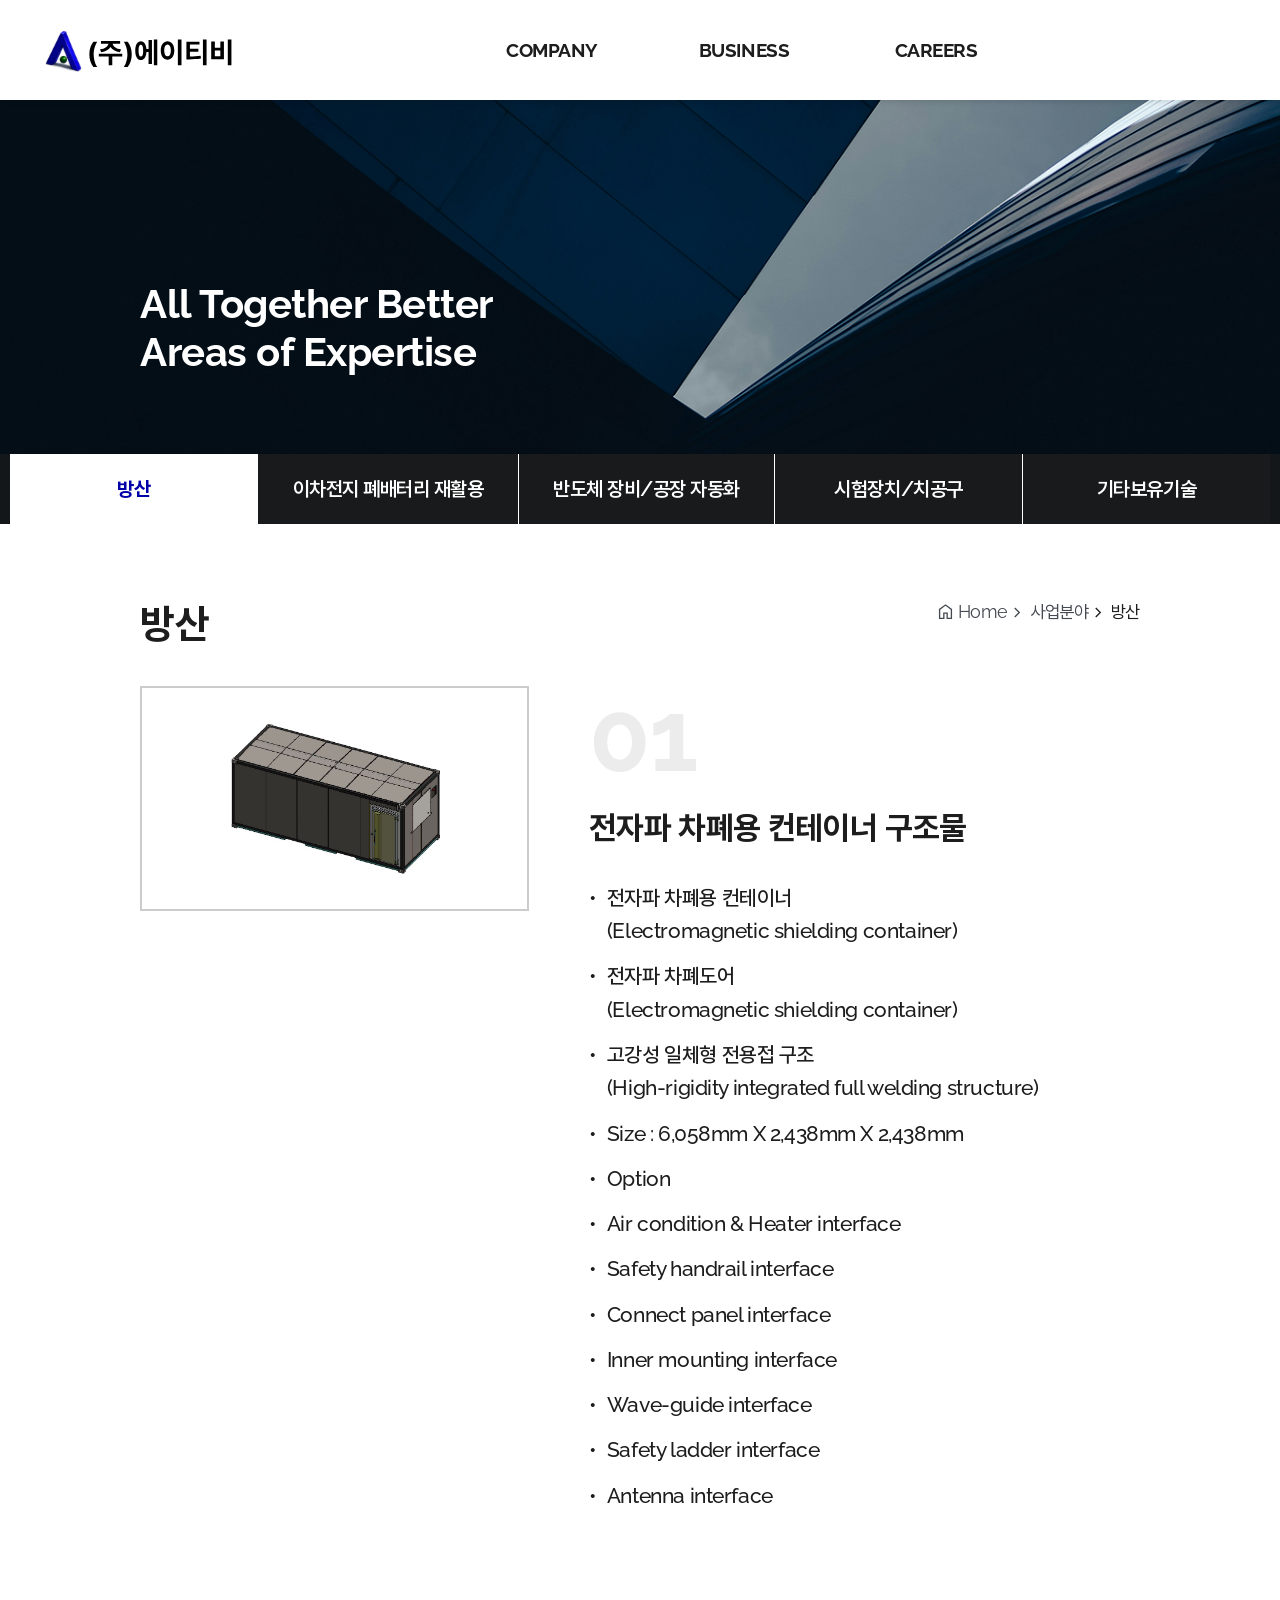
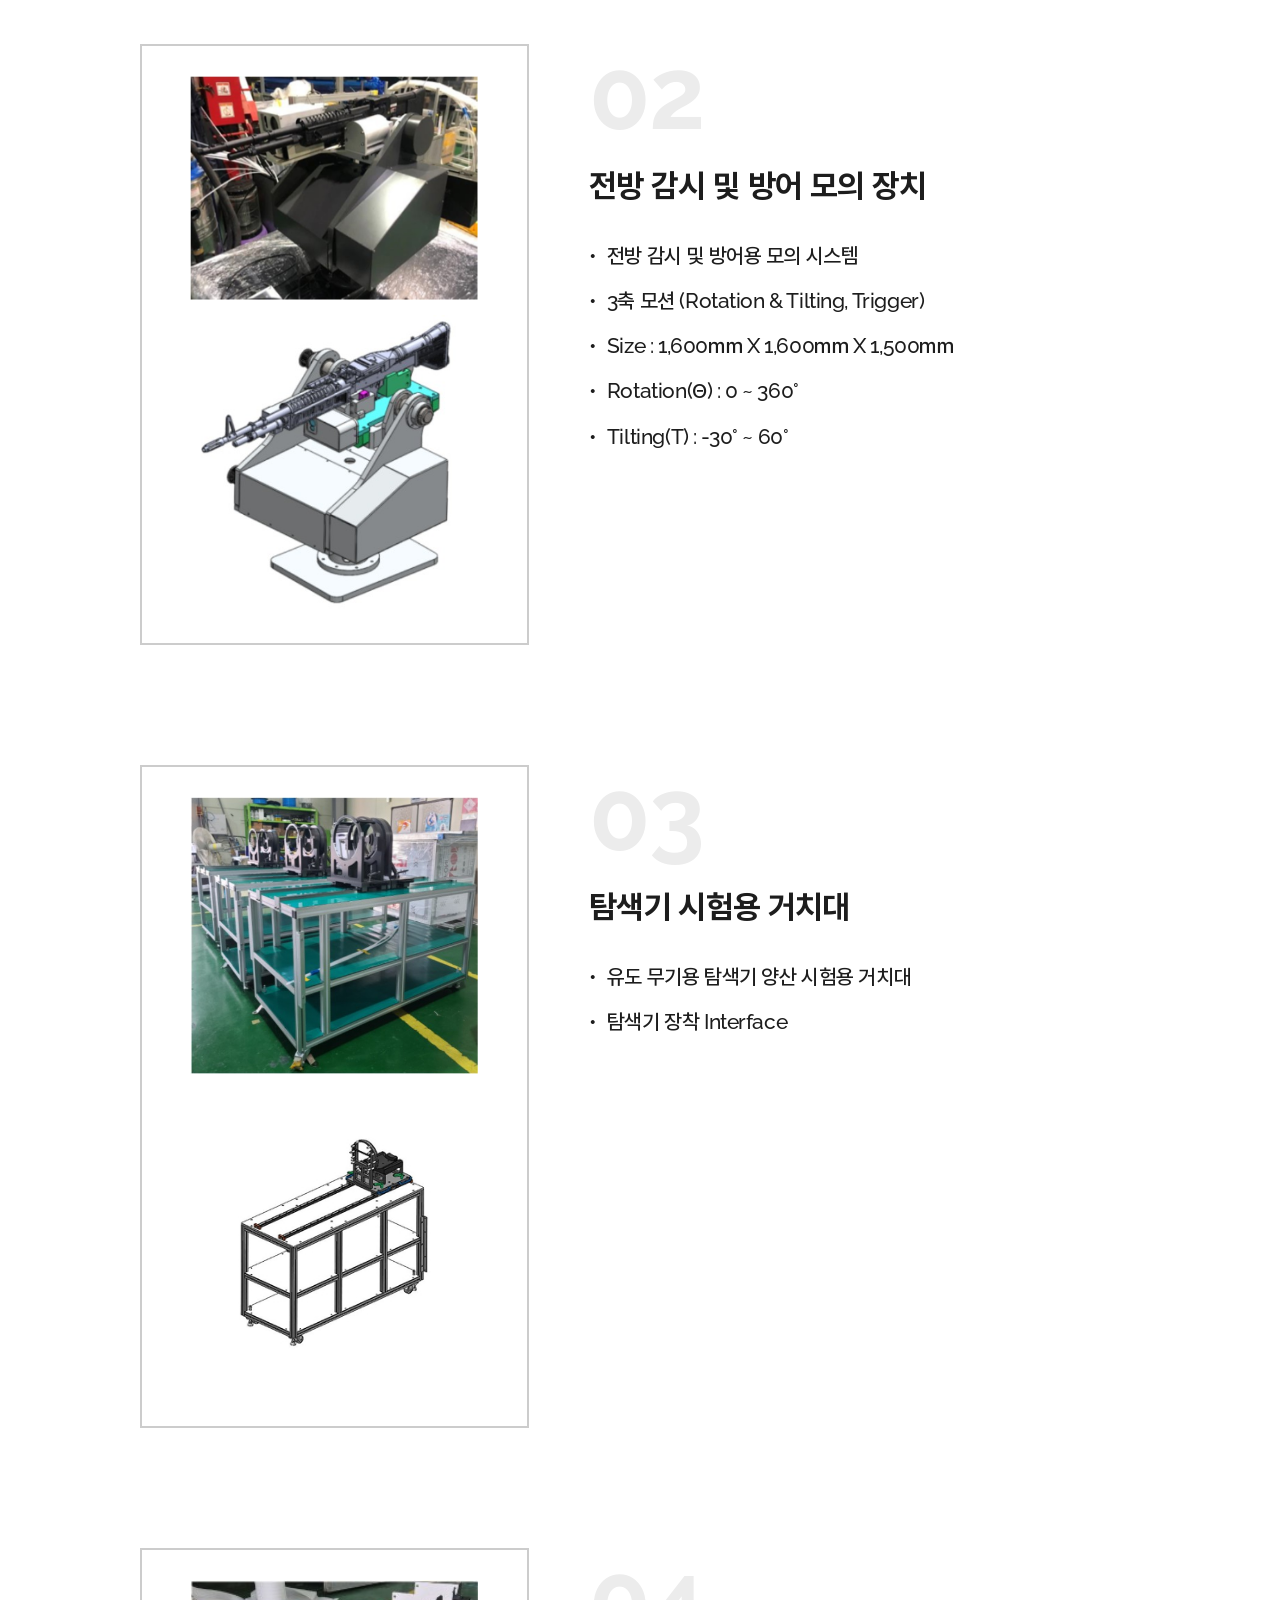
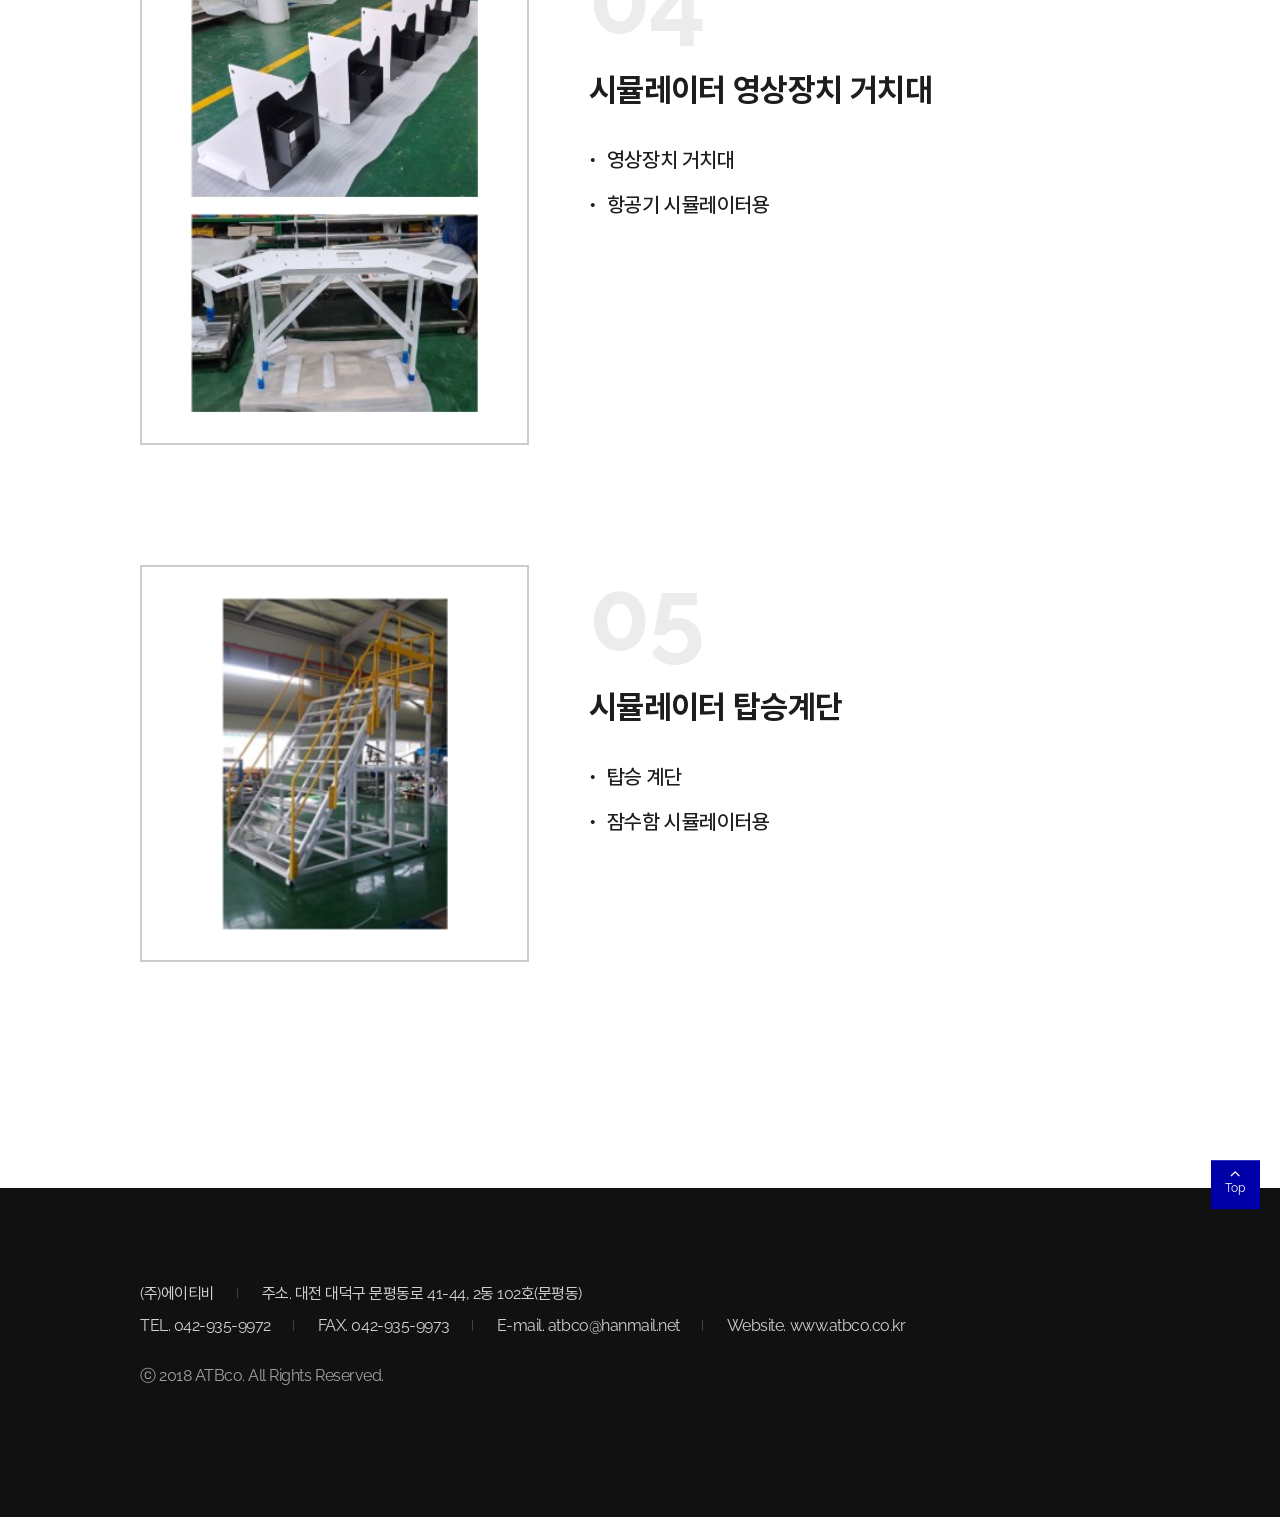
==== commit 562b0900: "방산분야 수정" ====
--- a/contents/biz01.html
+++ b/contents/biz01.html
@@ -102,64 +102,32 @@
                             <div class="photo_wrap">
                                 <ul>
                                     <li>
-                                        <a href="../images/contents/defense011.jpg" target="_blank">
-                                            <img src="../images/contents/defense011.jpg" alt="전자파 차폐 쉘터">
-                                        </a>
-                                    </li>
-                                    <li>
-                                        <a href="../images/contents/defense012.jpg" target="_blank">
-                                            <img src="../images/contents/defense012.jpg" alt="전자파 차폐 쉘터">
-                                        </a>
-                                    </li>
-                                </ul>
-                            </div>
+                                        <a href="../images/contents/defense021.jpg" target="_blank">
+                                            <img src="../images/contents/defense021.jpg" alt="전자파 차폐 쉘터 이동통제소">
+                                        </a>
+                                    </li>
+                                </ul>
+                            </div>
+
                             <div class="txt_wrap">
                                 <span class="num">01</span>
                                 <h2>전자파 차폐용 컨테이너 구조물</h2>
                                 <ul>
-                                    <li>전자파 차폐용 용접 구조물(Welding Type)</li>
-                                    <li>전자파 차폐도어 및 Honeycomb filter 장착</li>
-                                    <li>외부 냉난방기 시스템 장착 Interface</li>
-                                    <li>상부 Radom 장착 Interface</li>
-                                    <li>인입반 장착 Interface</li>
-                                    <li>내부 조립체 장착 Interface (Rack & Electric Filter 등)</li>
-                                    <li>방수시험 : MIL-STD-810G</li>
+                                    <li>전자파 차폐용 컨테이너<br>(Electromagnetic shielding container)</li>
+                                    <li>전자파 차폐도어<br>(Electromagnetic shielding container)</li>
+                                    <li>고강성 일체형 전용접 구조<br>(High-rigidity integrated full welding structure)</li>
                                     <li>Size : 6,058mm X 2,438mm X 2,438mm</li>
-                                </ul>
-                            </div>
-                        </div>
-                        <div class="biz_item">
-                            <div class="photo_wrap">
-                                <ul>
-                                    <li>
-                                        <a href="../images/contents/defense021.jpg" target="_blank">
-                                            <img src="../images/contents/defense021.jpg" alt="전자파 차폐 쉘터 이동통제소">
-                                        </a>
-                                    </li>
-                                    <li>
-                                        <a href="../images/contents/defense022.jpg" target="_blank">
-                                            <img src="../images/contents/defense022.jpg" alt="전자파 차폐 쉘터 이동통제소">
-                                        </a>
-                                    </li>
-                                </ul>
-                            </div>
-
-                            <div class="txt_wrap">
-                                <span class="num">02</span>
-
-                                <h2>전자파 차폐용 컨테이너 구조물</h2>
-
-                                <ul>
-                                    <li>전자파 차폐용 용접 구조물(Welding Type)</li>
-                                    <li>전자폐 차폐도어 및 Honeycomb filter 장착</li>
-                                    <li>내부 냉난방기 장착 Interface</li>
-                                    <li>외부 실외기 장착 Interface</li>
-                                    <li>인입반 장착 Interface</li>
-                                    <li>내부 조립체 장착 Interface (Rack & Electric Filter 등)</li>
-                                    <li>방수시험 : MIL-STD-810G</li>
-                                    <li>Size : 6,058㎜ X 2,438㎜ X 2,438㎜</li>
-                                </ul>
-
+                                    <li>Option</li>
+                                    <ul>
+                                        <li>Air condition & Heater interface</li>
+                                        <li>Safety handrail interface</li>
+                                        <li>Connect panel interface</li>
+                                        <li>Inner mounting interface</li>
+                                        <li>Wave-guide interface</li>
+                                        <li>Safety ladder interface</li>
+                                        <li>Antenna interface</li>
+                                    </ul>
+                                </ul>
                             </div>
 
                         </div><!--biz_item-->
@@ -181,7 +149,7 @@
                             </div>
 
                             <div class="txt_wrap">
-                                <span class="num">03</span>
+                                <span class="num">02</span>
                                 <h2>전방 감시 및 방어 모의 장치</h2>
                                 <ul>
                                     <li>전방 감시 및 방어용 모의 시스템</li>
@@ -208,7 +176,7 @@
                                 </ul>
                             </div>
                             <div class="txt_wrap">
-                                <span class="num">04</span>
+                                <span class="num">03</span>
                                 <h2>탐색기 시험용 거치대</h2>
                                 <ul>
                                     <li>유도 무기용 탐색기 양산 시험용 거치대</li>
@@ -232,7 +200,7 @@
                                 </ul>
                             </div>
                             <div class="txt_wrap">
-                                <span class="num">05</span>
+                                <span class="num">04</span>
                                 <h2>시뮬레이터 영상장치 거치대</h2>
                                 <ul>
                                     <li>영상장치 거치대</li>
@@ -251,7 +219,7 @@
                                 </ul>
                             </div>
                             <div class="txt_wrap">
-                                <span class="num">06</span>
+                                <span class="num">05</span>
                                 <h2>시뮬레이터 탑승계단</h2>
                                 <ul>
                                     <li>탑승 계단</li>
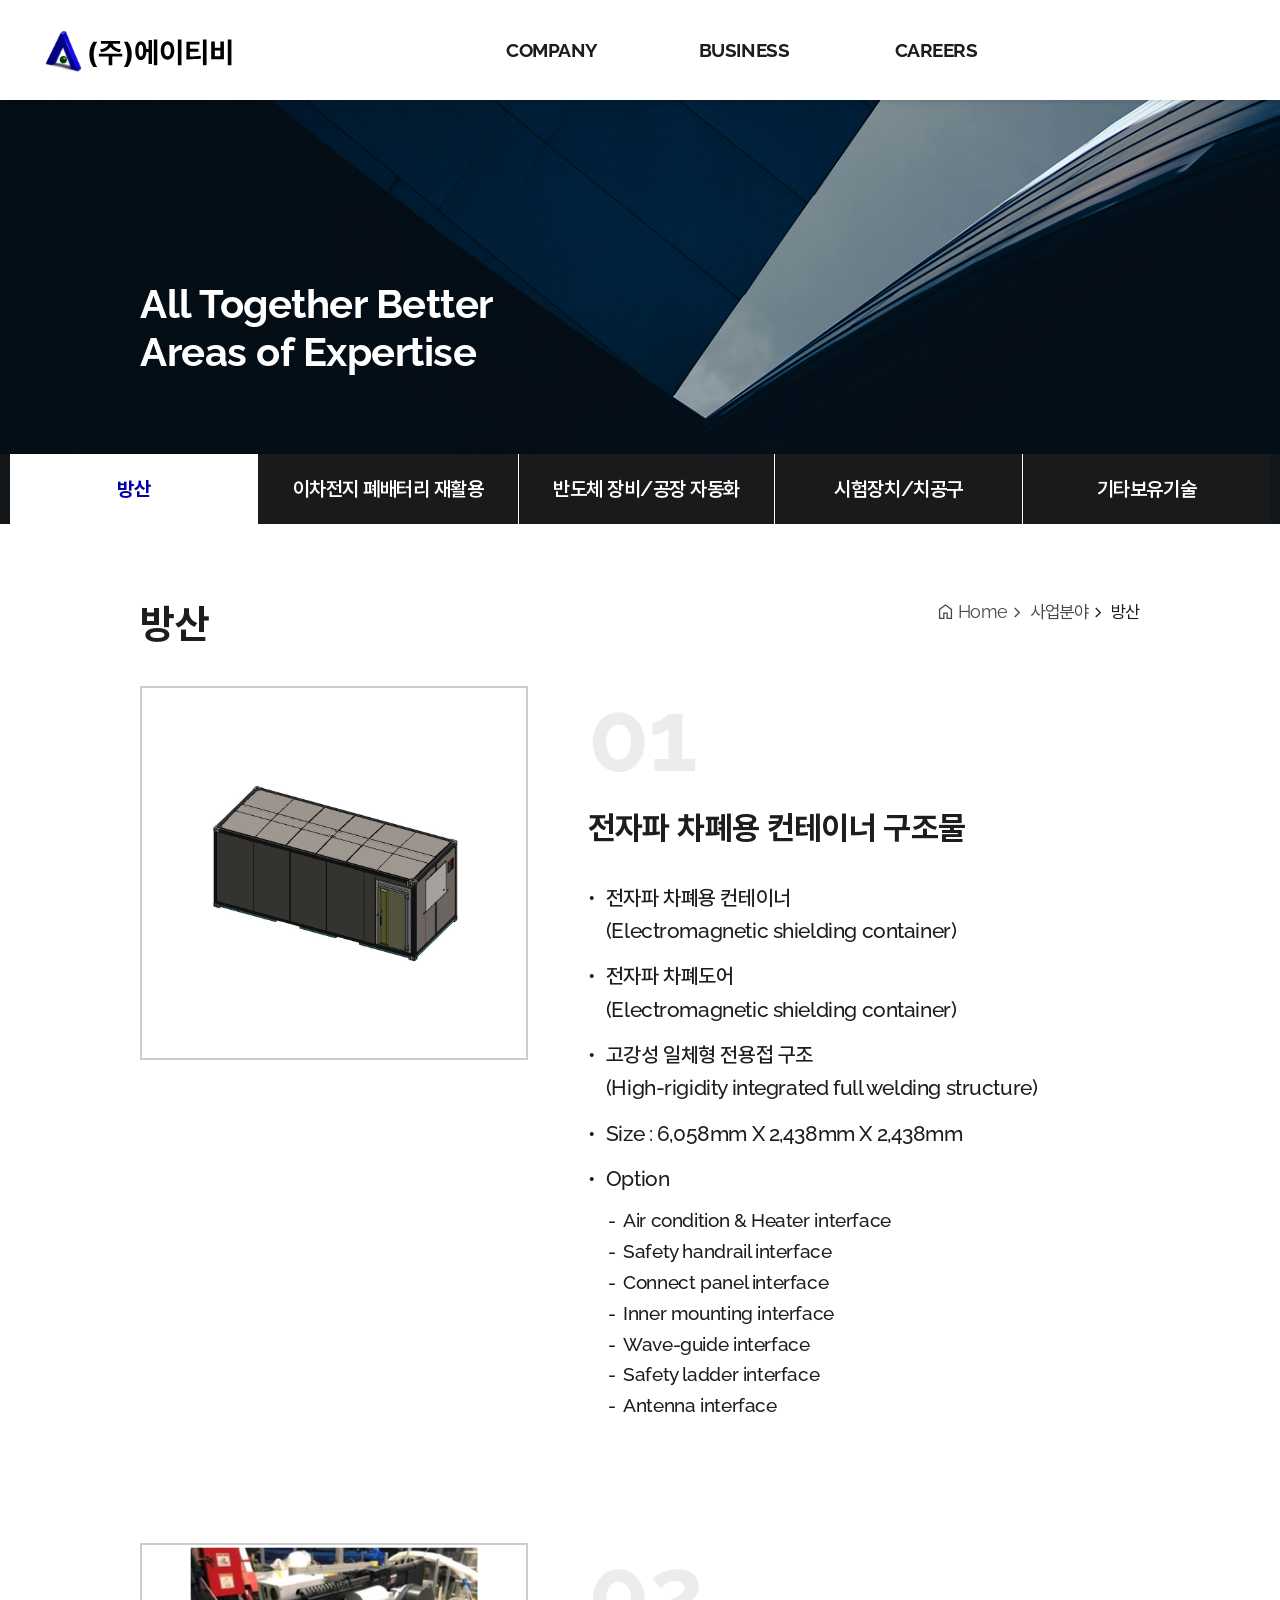
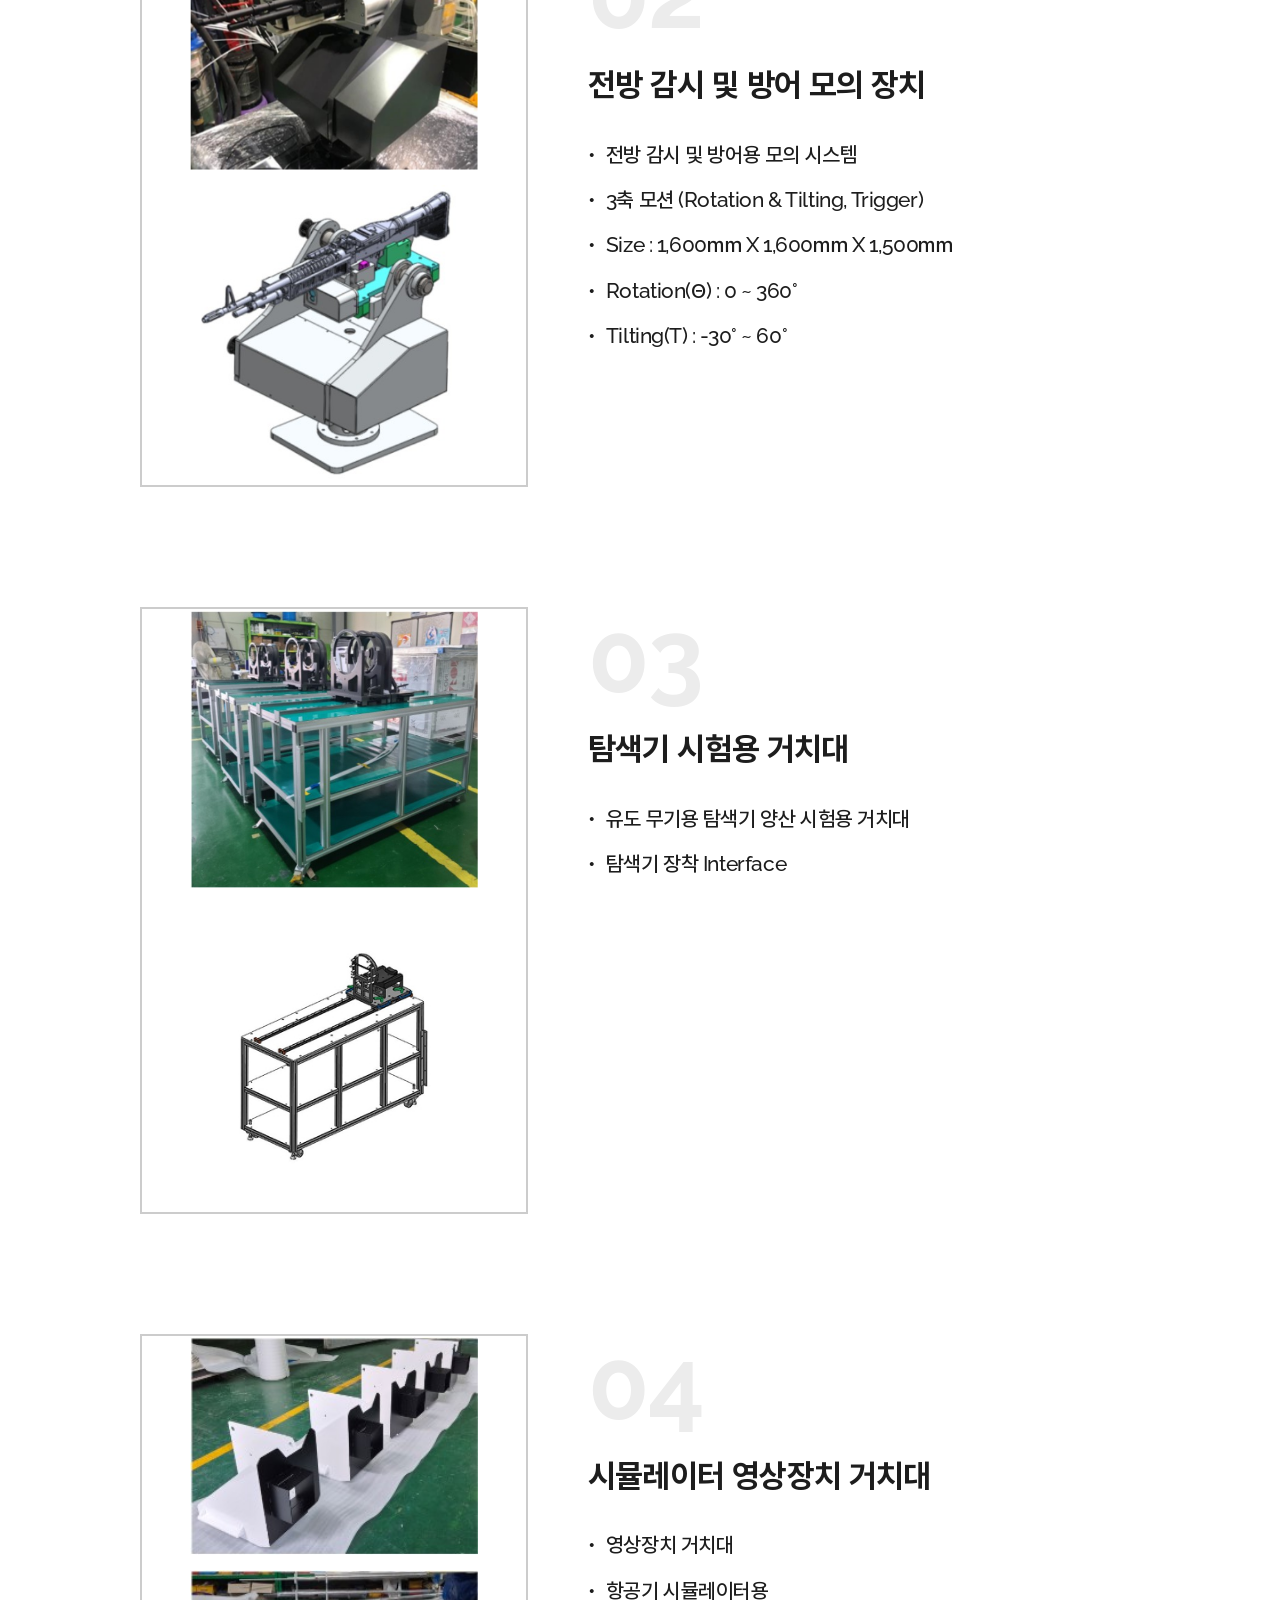
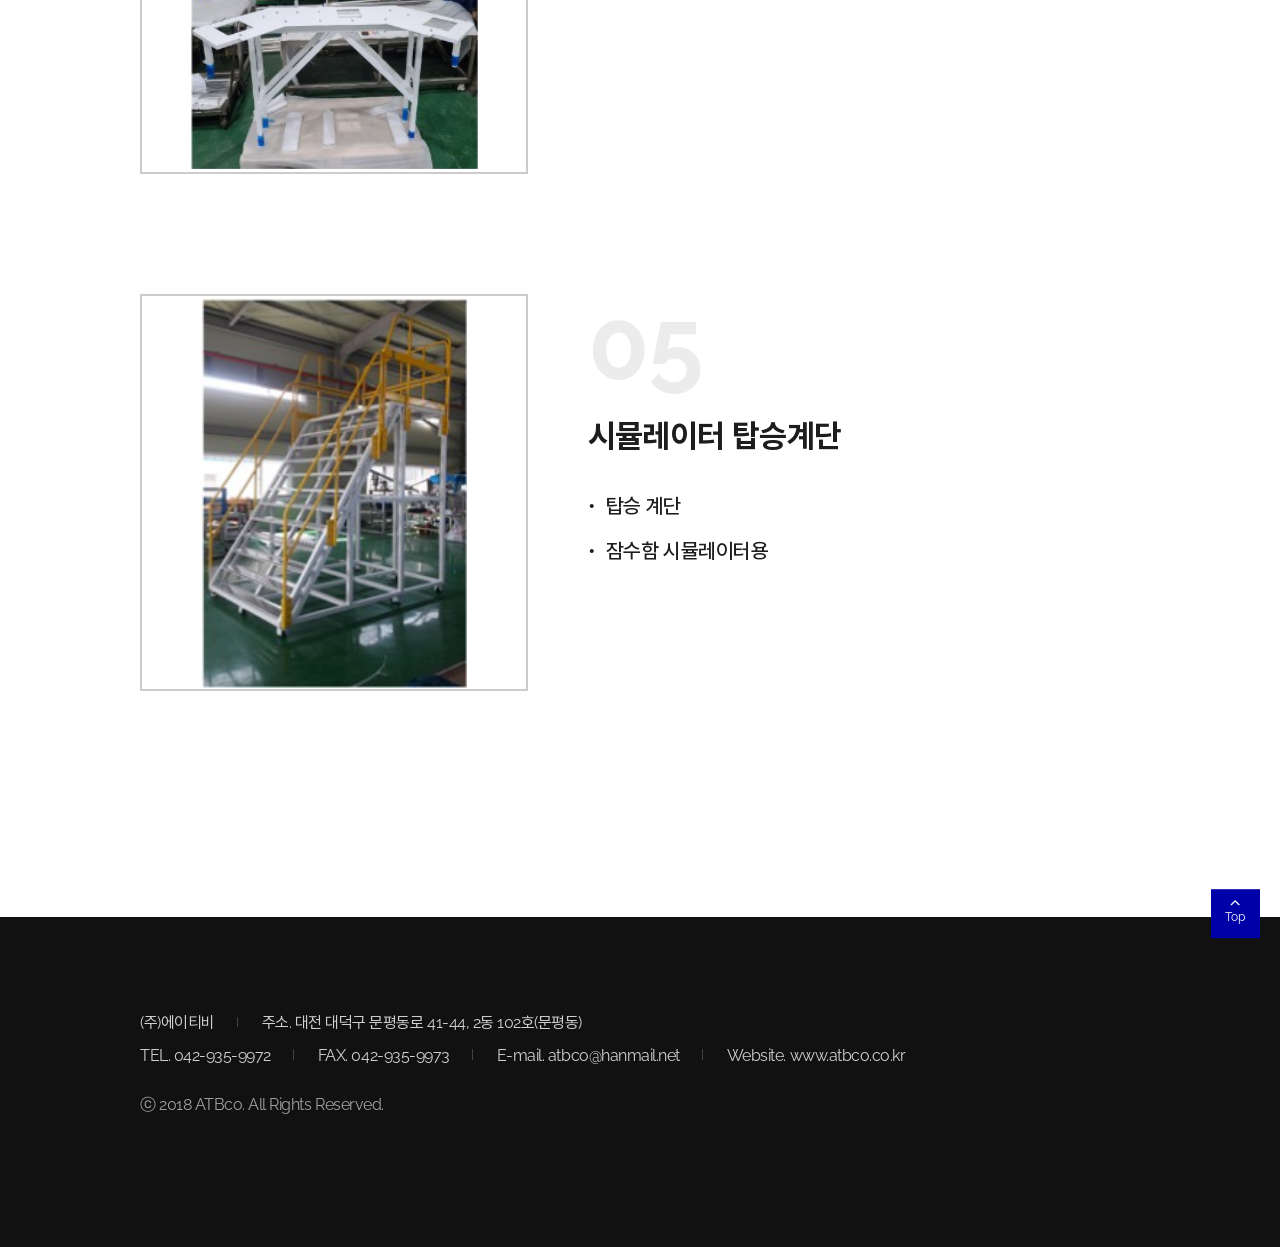
==== commit 4f976a7e: "방산분야 css수정" ====
--- a/contents/biz01.html
+++ b/contents/biz01.html
@@ -102,8 +102,8 @@
                             <div class="photo_wrap">
                                 <ul>
                                     <li>
-                                        <a href="../images/contents/defense021.jpg" target="_blank">
-                                            <img src="../images/contents/defense021.jpg" alt="전자파 차폐 쉘터 이동통제소">
+                                        <a href="../images/contents/defense011.jpg" target="_blank">
+                                            <img src="../images/contents/defense011.jpg" alt="전자파 차폐 쉘터 이동통제소">
                                         </a>
                                     </li>
                                 </ul>
@@ -118,7 +118,7 @@
                                     <li>고강성 일체형 전용접 구조<br>(High-rigidity integrated full welding structure)</li>
                                     <li>Size : 6,058mm X 2,438mm X 2,438mm</li>
                                     <li>Option</li>
-                                    <ul>
+                                    <ul class="sub_list">
                                         <li>Air condition & Heater interface</li>
                                         <li>Safety handrail interface</li>
                                         <li>Connect panel interface</li>
@@ -243,7 +243,6 @@
                                 <li><p>주소. 대전 대덕구 문평동로 41-44, 2동 102호(문평동)</p></li>
                             </ul>
                         </div>
-                        
                         <div class="number">
                             <ul>
                                 <li><p>TEL. 042-935-9972</p></li>
